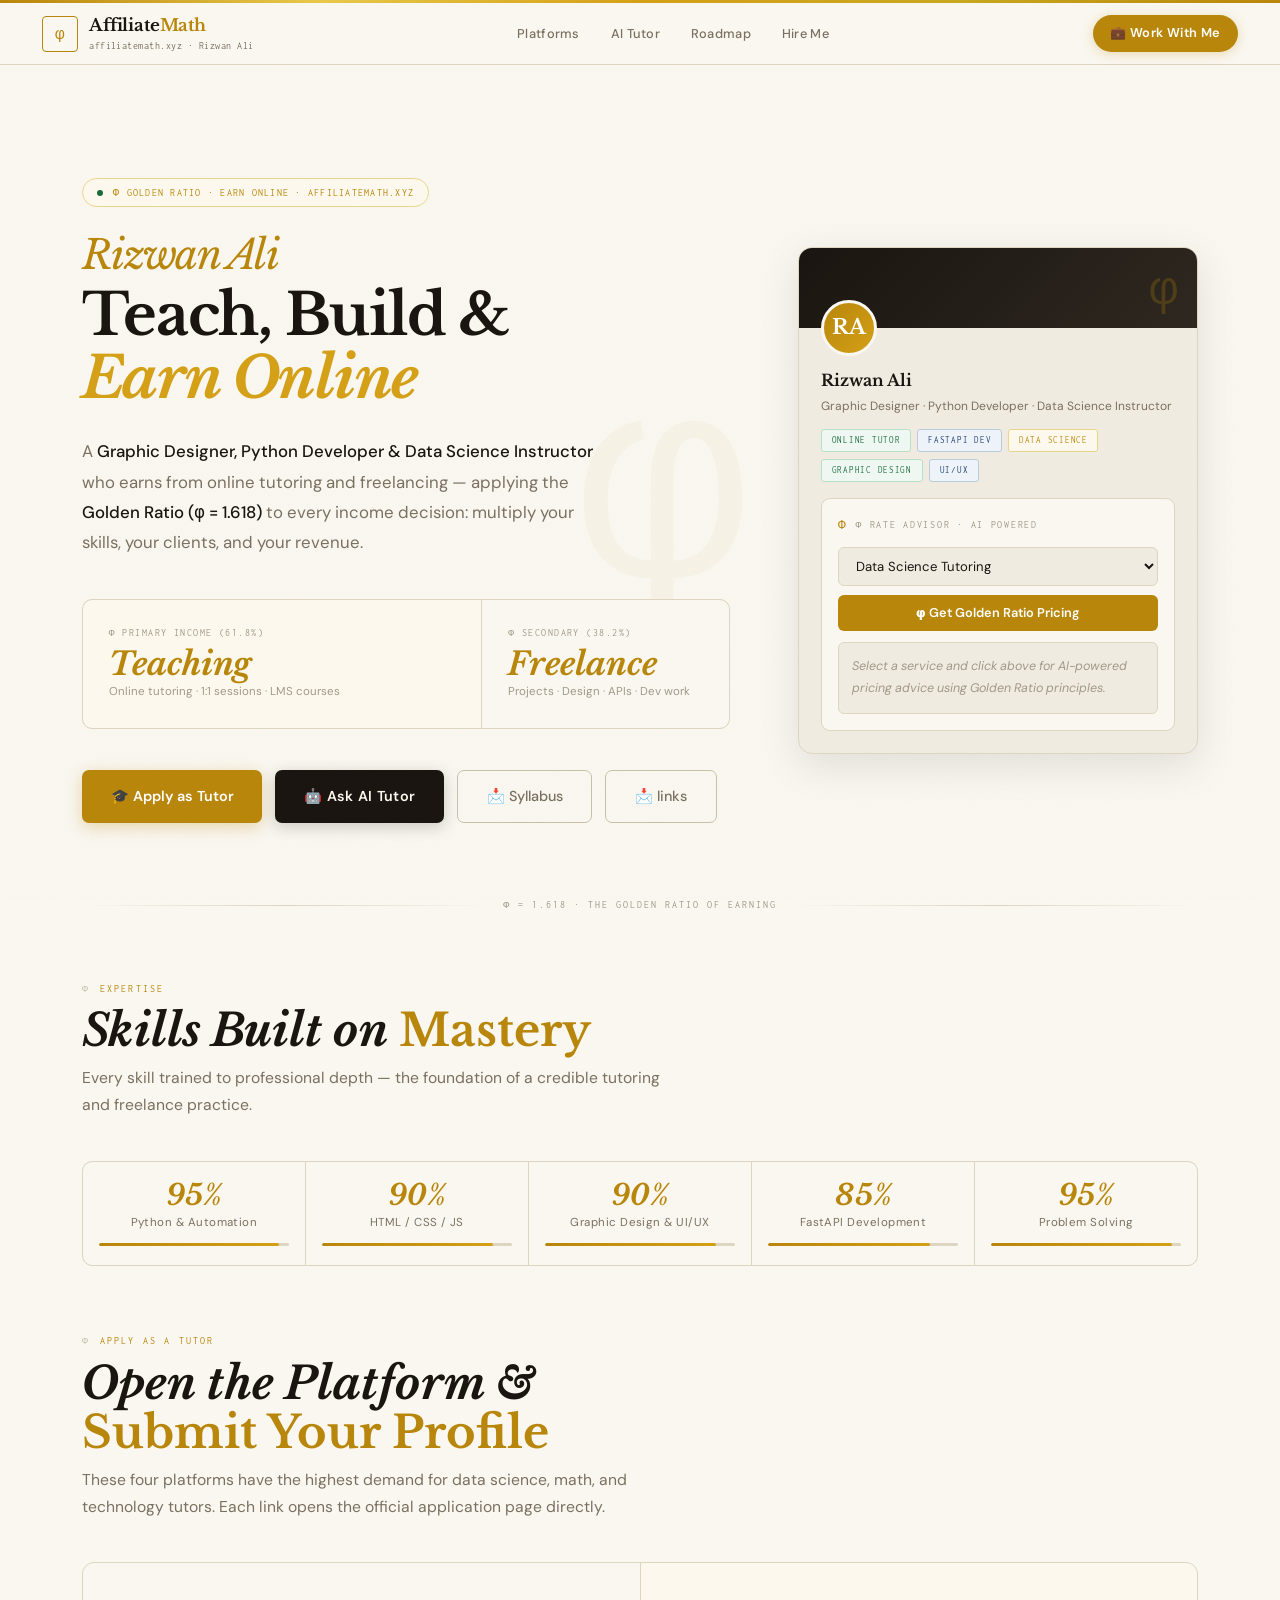
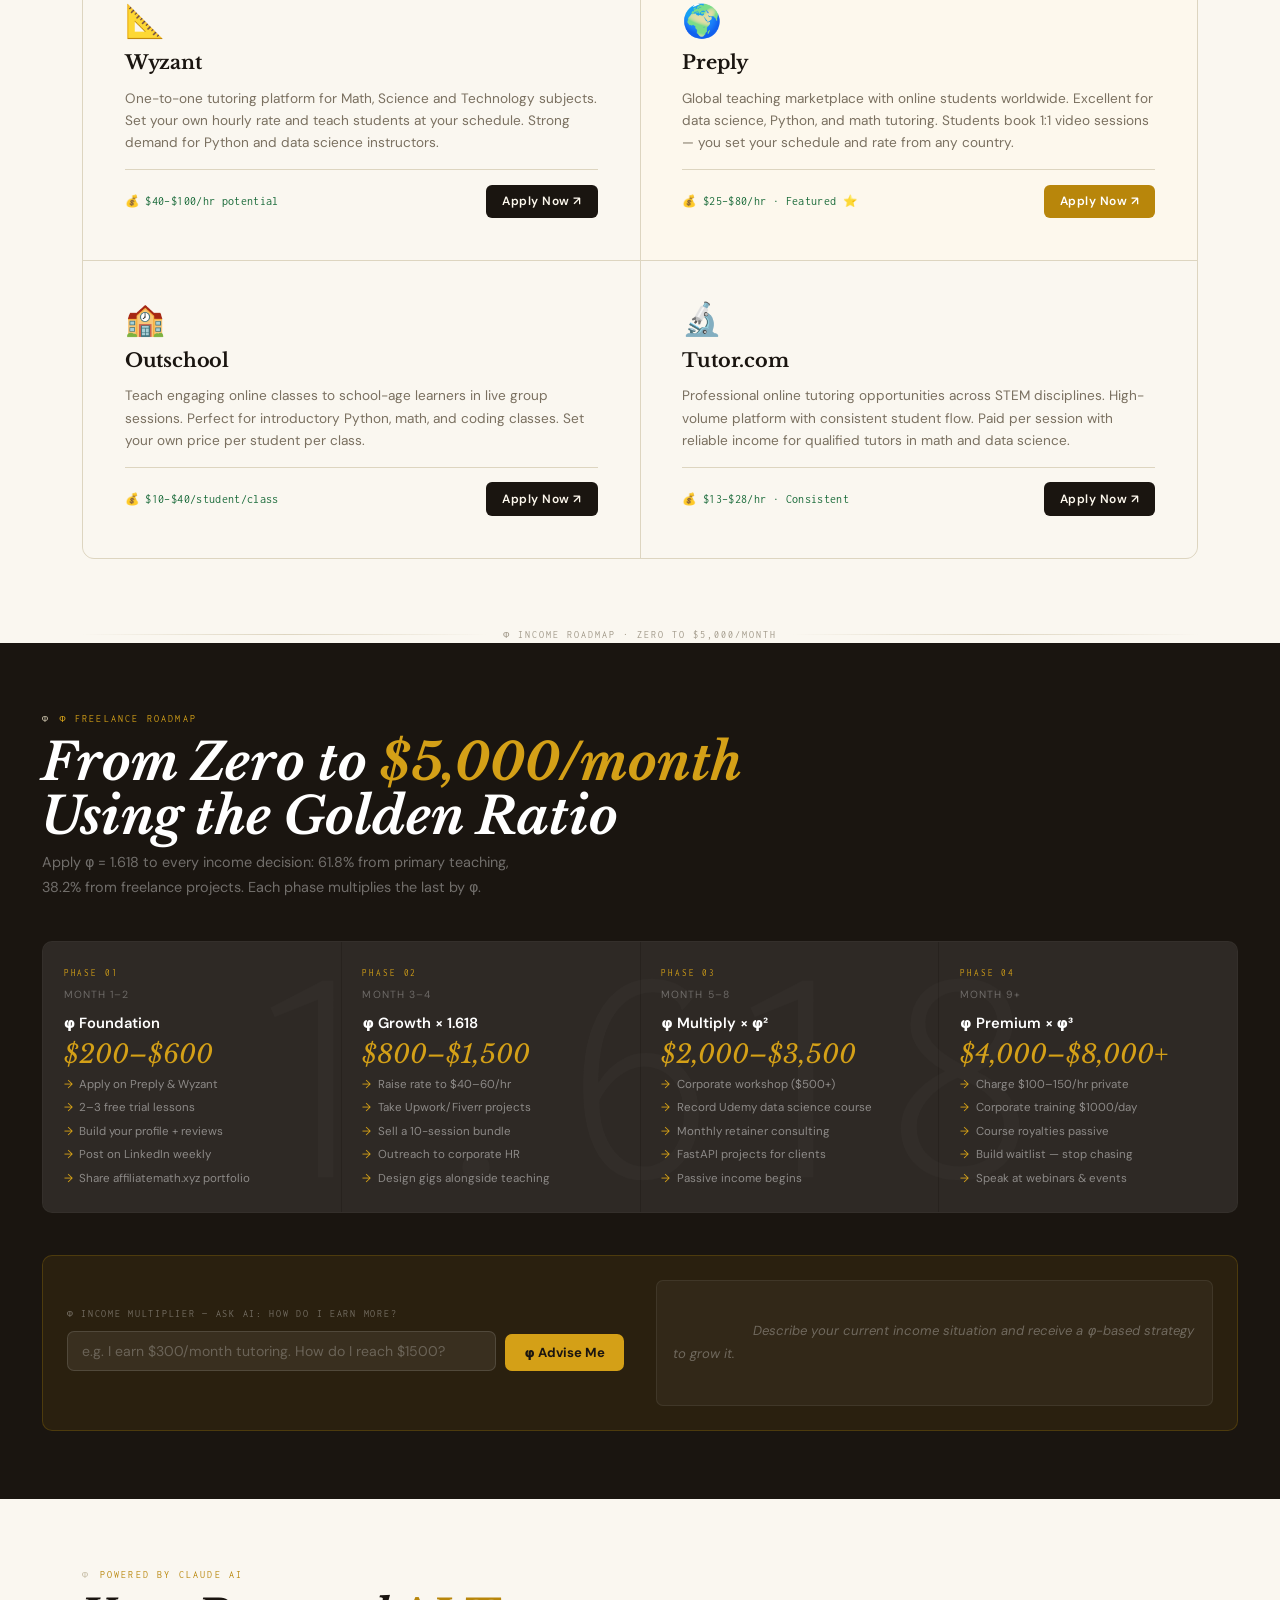
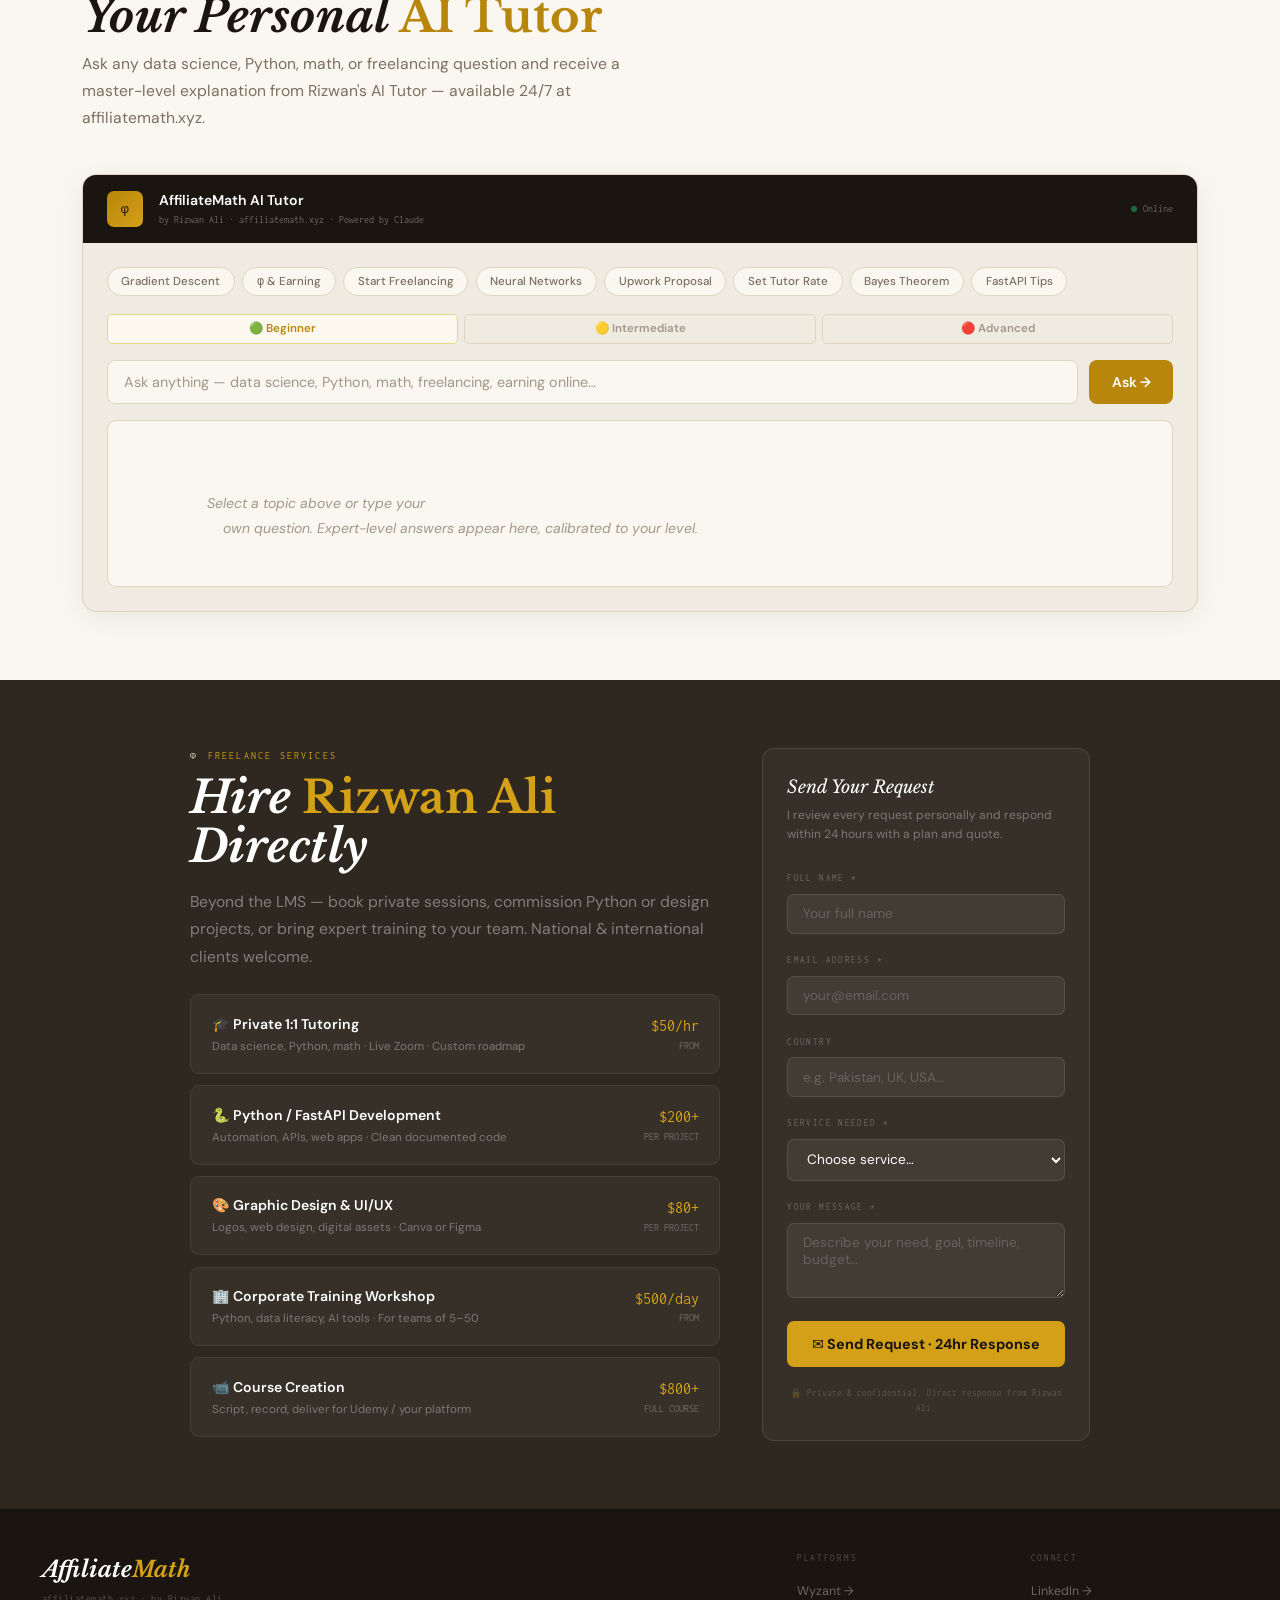
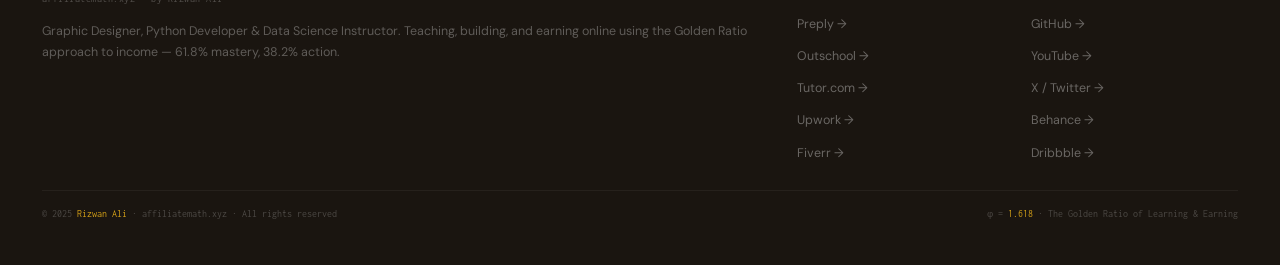
==== pages/gold.html @ 42ea0705 "Updated landing page" ====
<!DOCTYPE html>
<html lang="en">

<head>
    <meta charset="UTF-8">
    <meta name="viewport" content="width=device-width, initial-scale=1.0">
    <title>AffiliateMath.xyz · Rizwan Ali — Earn With Knowledge</title>
    <link rel="preconnect" href="https://fonts.googleapis.com">
    <link
        href="https://fonts.googleapis.com/css2?family=Libre+Baskerville:ital,wght@0,400;0,700;1,400&family=DM+Sans:ital,wght@0,300;0,400;0,500;0,600;1,300&family=Inconsolata:wght@300;400;500&display=swap"
        rel="stylesheet">
    <style>
        /* ═══════════════════════════════════════════════
   GOLDEN RATIO SYSTEM  φ = 1.618
   Base unit: 1rem = 16px
   φ scale: 10 · 16 · 26 · 42 · 68 · 110 · 178px
   Columns: 61.8% / 38.2%  (golden split)
   ═══════════════════════════════════════════════ */

        :root {
            --φ: 1.618;
            --gold: #b8860b;
            --gold-light: #d4a017;
            --gold-pale: #fdf8ed;
            --gold-rim: #e8d58a;
            --ink: #1a1510;
            --ink2: #2e2820;
            --parchment: #faf7f0;
            --aged: #f0ebe0;
            --border: #ddd5c0;
            --border2: #c8bfa8;
            --muted: #7a7060;
            --soft: #a09888;
            --green: #1a6b3a;
            --green-pale: #eef7f2;
            --blue: #1a3d6b;
            --blue-pale: #eef3fa;
            --red: #8b1a1a;
            --red-pale: #faeaea;

            --display: 'Libre Baskerville', Georgia, serif;
            --sans: 'DM Sans', system-ui, sans-serif;
            --mono: 'Inconsolata', monospace;

            /* Golden ratio spacing */
            --sp1: 0.618rem;
            --sp2: 1rem;
            --sp3: 1.618rem;
            --sp4: 2.618rem;
            --sp5: 4.236rem;
            --sp6: 6.854rem;
        }

        * {
            margin: 0;
            padding: 0;
            box-sizing: border-box;
        }

        html {
            scroll-behavior: smooth;
            font-size: 16px;
        }

        body {
            background: var(--parchment);
            font-family: var(--sans);
            color: var(--ink);
            overflow-x: hidden;
            line-height: 1.618;
            /* φ */
        }

        /* ── PARCHMENT TEXTURE ── */
        body::before {
            content: '';
            position: fixed;
            inset: 0;
            background-image: url("data:image/svg+xml,%3Csvg xmlns='http://www.w3.org/2000/svg' width='200' height='200'%3E%3Cfilter id='n'%3E%3CfeTurbulence type='fractalNoise' baseFrequency='0.9' numOctaves='4'/%3E%3C/filter%3E%3Crect width='200' height='200' filter='url(%23n)' opacity='0.022'/%3E%3C/svg%3E");
            pointer-events: none;
            z-index: 0;
        }

        /* ══════════════════════════
   TOP GOLDEN RULE RIBBON
══════════════════════════ */
        .top-ribbon {
            position: fixed;
            top: 0;
            left: 0;
            right: 0;
            z-index: 100;
            height: 3px;
            background: linear-gradient(90deg, var(--gold), #e8c84a, var(--gold-light), #c8a820, var(--gold));
        }

        /* ══════════════════════════
   NAV
══════════════════════════ */
        nav {
            position: sticky;
            top: 3px;
            z-index: 90;
            background: rgba(250, 247, 240, 0.96);
            backdrop-filter: blur(12px);
            border-bottom: 1px solid var(--border);
            padding: 0 var(--sp4);
            height: 62px;
            display: flex;
            align-items: center;
            justify-content: space-between;
        }

        .nav-logo {
            display: flex;
            align-items: center;
            gap: 0.7rem;
            text-decoration: none;
        }

        .logo-φ {
            width: 36px;
            height: 36px;
            border: 1.5px solid var(--gold);
            border-radius: 4px;
            display: flex;
            align-items: center;
            justify-content: center;
            font-family: var(--mono);
            font-size: 1rem;
            color: var(--gold);
            font-weight: 400;
        }

        .logo-wordmark {
            font-family: var(--display);
            font-size: 1.05rem;
            font-weight: 700;
            color: var(--ink);
            letter-spacing: -0.01em;
        }

        .logo-wordmark span {
            color: var(--gold);
        }

        .logo-sub {
            font-family: var(--mono);
            font-size: 0.6rem;
            color: var(--muted);
            display: block;
            letter-spacing: 0.05em;
        }

        .nav-pills {
            display: flex;
            gap: 0.25rem;
            list-style: none;
        }

        .nav-pills a {
            font-size: 0.8rem;
            font-weight: 500;
            color: var(--muted);
            text-decoration: none;
            padding: 0.38rem 0.85rem;
            border-radius: 100px;
            transition: all 0.18s;
            letter-spacing: 0.02em;
        }

        .nav-pills a:hover {
            color: var(--ink);
            background: var(--aged);
        }

        .nav-cta {
            display: inline-flex;
            align-items: center;
            gap: 0.4rem;
            background: var(--gold);
            color: #fff;
            font-family: var(--sans);
            font-size: 0.8rem;
            font-weight: 600;
            padding: 0.48rem 1.1rem;
            border-radius: 100px;
            text-decoration: none;
            border: none;
            cursor: pointer;
            transition: all 0.2s;
            letter-spacing: 0.03em;
            box-shadow: 0 2px 12px rgba(184, 134, 11, 0.28);
        }

        .nav-cta:hover {
            background: var(--gold-light);
            transform: translateY(-1px);
            box-shadow: 0 4px 18px rgba(184, 134, 11, 0.38);
        }

        /* ══════════════════════════
   HERO — Golden Rectangle
   61.8% left / 38.2% right
══════════════════════════ */
        .hero {
            position: relative;
            z-index: 1;
            max-width: 1200px;
            margin: 0 auto;
            padding: var(--sp6) var(--sp4) var(--sp5);
            display: grid;
            grid-template-columns: 61.8fr 38.2fr;
            gap: var(--sp5);
            align-items: center;
            min-height: calc(100vh - 65px);
        }

        /* Golden spiral decoration */
        .hero::after {
            content: 'φ';
            position: absolute;
            top: 50%;
            right: calc(38.2% + 2rem);
            transform: translateY(-50%);
            font-family: var(--mono);
            font-size: 18rem;
            font-weight: 300;
            color: rgba(184, 134, 11, 0.04);
            pointer-events: none;
            z-index: 0;
            line-height: 1;
        }

        .hero-left {
            position: relative;
            z-index: 1;
        }

        .eyebrow {
            display: inline-flex;
            align-items: center;
            gap: 0.6rem;
            border: 1px solid var(--gold-rim);
            background: var(--gold-pale);
            padding: 0.32rem 0.9rem;
            border-radius: 100px;
            margin-bottom: var(--sp3);
        }

        .eyebrow-dot {
            width: 6px;
            height: 6px;
            border-radius: 50%;
            background: var(--green);
            animation: blink 2.2s ease-in-out infinite;
        }

        @keyframes blink {

            0%,
            100% {
                opacity: 1;
            }

            50% {
                opacity: 0.3;
            }
        }

        .eyebrow-text {
            font-family: var(--mono);
            font-size: 0.65rem;
            font-weight: 400;
            color: var(--gold);
            letter-spacing: 0.12em;
            text-transform: uppercase;
        }

        h1.hero-title {
            font-family: var(--display);
            font-size: clamp(2.8rem, 4.5vw, 4.5rem);
            font-weight: 700;
            line-height: 1.1;
            letter-spacing: -0.025em;
            color: var(--ink);
            margin-bottom: var(--sp3);
        }

        h1.hero-title .name {
            display: block;
            font-style: italic;
            font-weight: 400;
            color: var(--gold);
            margin-bottom: 0.15em;
            font-size: 0.7em;
        }

        h1.hero-title .headline {
            display: block;
        }

        h1.hero-title em {
            font-style: italic;
            color: var(--gold-light);
        }

        .hero-desc {
            font-size: 1.05rem;
            font-weight: 400;
            color: var(--muted);
            line-height: 1.8;
            max-width: 520px;
            margin-bottom: var(--sp4);
        }

        .hero-desc strong {
            color: var(--ink);
            font-weight: 500;
        }

        /* φ-ratio income display */
        .phi-income {
            display: grid;
            grid-template-columns: 61.8fr 38.2fr;
            gap: 1px;
            background: var(--border);
            border: 1px solid var(--border);
            border-radius: 10px;
            overflow: hidden;
            margin-bottom: var(--sp4);
        }

        .phi-income-cell {
            background: var(--parchment);
            padding: var(--sp3);
        }

        .phi-income-cell.accent {
            background: var(--gold-pale);
        }

        .pic-label {
            font-family: var(--mono);
            font-size: 0.6rem;
            font-weight: 400;
            letter-spacing: 0.15em;
            text-transform: uppercase;
            color: var(--soft);
            margin-bottom: 0.4rem;
        }

        .pic-val {
            font-family: var(--display);
            font-size: 2rem;
            font-weight: 700;
            font-style: italic;
            color: var(--gold);
            line-height: 1;
            margin-bottom: 0.2rem;
        }

        .pic-note {
            font-size: 0.72rem;
            color: var(--soft);
        }

        .hero-actions {
            display: flex;
            gap: 0.8rem;
            flex-wrap: wrap;
        }

        .btn-primary {
            display: inline-flex;
            align-items: center;
            gap: 0.5rem;
            background: var(--ink);
            color: var(--gold-pale);
            font-family: var(--sans);
            font-size: 0.9rem;
            font-weight: 600;
            padding: 0.85rem 1.8rem;
            border-radius: 7px;
            text-decoration: none;
            border: none;
            cursor: pointer;
            transition: all 0.2s;
            letter-spacing: 0.02em;
            box-shadow: 0 4px 16px rgba(26, 21, 16, 0.2);
        }

        .btn-primary:hover {
            background: var(--ink2);
            transform: translateY(-2px);
            box-shadow: 0 8px 24px rgba(26, 21, 16, 0.28);
        }

        .btn-gold {
            display: inline-flex;
            align-items: center;
            gap: 0.5rem;
            background: var(--gold);
            color: #fff;
            font-family: var(--sans);
            font-size: 0.9rem;
            font-weight: 600;
            padding: 0.85rem 1.8rem;
            border-radius: 7px;
            text-decoration: none;
            border: none;
            cursor: pointer;
            transition: all 0.2s;
            box-shadow: 0 4px 16px rgba(184, 134, 11, 0.3);
        }

        .btn-gold:hover {
            background: var(--gold-light);
            transform: translateY(-2px);
        }

        .btn-outline {
            display: inline-flex;
            align-items: center;
            gap: 0.5rem;
            background: transparent;
            color: var(--muted);
            border: 1px solid var(--border2);
            font-family: var(--sans);
            font-size: 0.9rem;
            font-weight: 500;
            padding: 0.85rem 1.8rem;
            border-radius: 7px;
            text-decoration: none;
            cursor: pointer;
            transition: all 0.2s;
        }

        .btn-outline:hover {
            border-color: var(--ink);
            color: var(--ink);
        }

        /* ── HERO RIGHT: Profile + AI Calc ── */
        .hero-right {
            position: relative;
            z-index: 1;
        }

        .profile-card {
            background: var(--aged);
            border: 1px solid var(--border);
            border-radius: 14px;
            overflow: hidden;
            box-shadow: 0 12px 40px rgba(0, 0, 0, 0.1);
        }

        .profile-banner {
            height: 80px;
            background: linear-gradient(135deg, #1a1510, #2e2820);
            display: flex;
            align-items: center;
            justify-content: flex-end;
            padding: 0 1.2rem;
        }

        .profile-banner-φ {
            font-family: var(--mono);
            font-size: 3rem;
            color: rgba(184, 134, 11, 0.25);
            font-weight: 300;
            line-height: 1;
        }

        .profile-body {
            padding: 0 1.4rem 1.4rem;
        }

        .profile-avatar-wrap {
            margin-top: -28px;
            margin-bottom: 0.8rem;
        }

        .profile-avatar {
            width: 56px;
            height: 56px;
            border-radius: 50%;
            border: 3px solid var(--parchment);
            background: linear-gradient(135deg, var(--gold), var(--gold-light));
            display: flex;
            align-items: center;
            justify-content: center;
            font-family: var(--display);
            font-size: 1.3rem;
            font-weight: 700;
            color: #fff;
        }

        .profile-name {
            font-family: var(--display);
            font-size: 1rem;
            font-weight: 700;
            color: var(--ink);
            margin-bottom: 0.15rem;
        }

        .profile-title {
            font-size: 0.75rem;
            color: var(--muted);
            margin-bottom: 0.8rem;
        }

        .profile-badges {
            display: flex;
            flex-wrap: wrap;
            gap: 0.4rem;
            margin-bottom: 1rem;
        }

        .pbadge {
            font-family: var(--mono);
            font-size: 0.58rem;
            font-weight: 400;
            letter-spacing: 0.08em;
            text-transform: uppercase;
            padding: 0.2rem 0.6rem;
            border-radius: 3px;
        }

        .pbadge.g {
            background: var(--green-pale);
            color: var(--green);
            border: 1px solid #b8dfc8;
        }

        .pbadge.b {
            background: var(--blue-pale);
            color: var(--blue);
            border: 1px solid #b8ccdc;
        }

        .pbadge.a {
            background: var(--gold-pale);
            color: var(--gold);
            border: 1px solid var(--gold-rim);
        }

        /* AI Income Calc inside card */
        .ai-calc {
            background: var(--parchment);
            border: 1px solid var(--border);
            border-radius: 9px;
            padding: 1rem;
        }

        .ac-label {
            font-family: var(--mono);
            font-size: 0.6rem;
            font-weight: 400;
            letter-spacing: 0.18em;
            text-transform: uppercase;
            color: var(--soft);
            margin-bottom: 0.7rem;
            display: flex;
            align-items: center;
            gap: 0.5rem;
        }

        .ac-label::before {
            content: 'φ';
            color: var(--gold);
            font-size: 0.8rem;
        }

        .ac-select {
            width: 100%;
            background: var(--aged);
            border: 1px solid var(--border);
            border-radius: 6px;
            padding: 0.55rem 0.8rem;
            color: var(--ink);
            font-family: var(--sans);
            font-size: 0.82rem;
            outline: none;
            cursor: pointer;
            margin-bottom: 0.6rem;
            transition: border-color 0.18s;
        }

        .ac-select:focus {
            border-color: var(--gold);
        }

        .ac-select option {
            background: var(--parchment);
        }

        .ac-btn {
            width: 100%;
            background: var(--gold);
            border: none;
            border-radius: 6px;
            padding: 0.58rem;
            color: #fff;
            font-family: var(--sans);
            font-size: 0.8rem;
            font-weight: 600;
            cursor: pointer;
            transition: all 0.18s;
            margin-bottom: 0.7rem;
        }

        .ac-btn:hover {
            background: var(--gold-light);
        }

        .ac-btn:disabled {
            opacity: 0.45;
            cursor: not-allowed;
        }

        .ac-output {
            background: var(--aged);
            border: 1px solid var(--border);
            border-radius: 6px;
            padding: 0.8rem;
            font-size: 0.78rem;
            line-height: 1.75;
            color: var(--ink2);
            min-height: 72px;
            font-family: var(--sans);
        }

        .ac-thinking {
            display: none;
            align-items: center;
            gap: 5px;
            color: var(--soft);
            font-family: var(--mono);
            font-size: 0.65rem;
        }

        .ac-thinking.on {
            display: flex;
        }

        .td {
            width: 4px;
            height: 4px;
            border-radius: 50%;
            background: var(--gold);
            animation: tdb 1.1s infinite;
        }

        .td:nth-child(2) {
            animation-delay: 0.18s;
        }

        .td:nth-child(3) {
            animation-delay: 0.36s;
        }

        @keyframes tdb {

            0%,
            100% {
                opacity: 0.2;
            }

            50% {
                opacity: 1;
            }
        }

        /* ══════════════════════════
   GOLDEN RATIO DIVIDER
══════════════════════════ */
        .φ-divider {
            max-width: 1200px;
            margin: 0 auto;
            padding: 0 var(--sp4);
            display: flex;
            align-items: center;
            gap: 1rem;
            color: var(--soft);
        }

        .φ-divider::before,
        .φ-divider::after {
            content: '';
            flex: 1;
            height: 1px;
            background: linear-gradient(90deg, transparent, var(--border), transparent);
        }

        .φ-glyph {
            font-family: var(--mono);
            font-size: 0.62rem;
            letter-spacing: 0.2em;
            text-transform: uppercase;
            white-space: nowrap;
        }

        /* ══════════════════════════
   SECTION WRAPPER
══════════════════════════ */
        .section {
            max-width: 1200px;
            margin: 0 auto;
            padding: var(--sp5) var(--sp4);
            position: relative;
            z-index: 1;
        }

        .stag {
            font-family: var(--mono);
            font-size: 0.62rem;
            font-weight: 400;
            letter-spacing: 0.22em;
            text-transform: uppercase;
            color: var(--gold);
            margin-bottom: 0.6rem;
            display: flex;
            align-items: center;
            gap: 0.6rem;
        }

        .stag::before {
            content: 'φ';
            color: var(--border2);
        }

        h2.sh {
            font-family: var(--display);
            font-size: clamp(1.9rem, 3.5vw, 3rem);
            font-weight: 700;
            font-style: italic;
            line-height: 1.1;
            color: var(--ink);
            margin-bottom: 0.5rem;
        }

        h2.sh em {
            font-style: normal;
            color: var(--gold);
        }

        .sd {
            font-size: 0.98rem;
            color: var(--muted);
            line-height: 1.75;
            max-width: 580px;
            margin-bottom: var(--sp4);
        }

        /* ══════════════════════════
   PLATFORMS — 4 cards
   Using φ proportions
══════════════════════════ */
        .platforms-grid {
            display: grid;
            grid-template-columns: repeat(2, 1fr);
            gap: 1px;
            background: var(--border);
            border: 1px solid var(--border);
            border-radius: 12px;
            overflow: hidden;
        }

        .platform-card {
            background: var(--parchment);
            padding: var(--sp4);
            transition: all 0.22s;
            display: flex;
            flex-direction: column;
            gap: 0.6rem;
        }

        .platform-card:hover {
            background: var(--gold-pale);
        }

        .pc-icon {
            font-size: 2rem;
            line-height: 1;
        }

        .pc-name {
            font-family: var(--display);
            font-size: 1.2rem;
            font-weight: 700;
            color: var(--ink);
            letter-spacing: -0.01em;
        }

        .pc-desc {
            font-size: 0.85rem;
            color: var(--muted);
            line-height: 1.65;
            flex: 1;
        }

        .pc-meta {
            display: flex;
            align-items: center;
            justify-content: space-between;
            flex-wrap: wrap;
            gap: 0.5rem;
            border-top: 1px solid var(--border);
            padding-top: 0.9rem;
            margin-top: 0.3rem;
        }

        .pc-earn {
            font-family: var(--mono);
            font-size: 0.72rem;
            color: var(--green);
            font-weight: 400;
            letter-spacing: 0.03em;
        }

        .apply-btn {
            display: inline-flex;
            align-items: center;
            gap: 0.35rem;
            background: var(--ink);
            color: var(--gold-pale);
            font-family: var(--sans);
            font-size: 0.75rem;
            font-weight: 600;
            padding: 0.45rem 1rem;
            border-radius: 6px;
            text-decoration: none;
            transition: all 0.18s;
            letter-spacing: 0.04em;
        }

        .apply-btn:hover {
            background: var(--gold);
            color: #fff;
        }

        /* Preply featured */
        .platform-card.featured {
            background: var(--gold-pale);
            border-right: none;
        }

        .platform-card.featured .apply-btn {
            background: var(--gold);
            color: #fff;
        }

        .platform-card.featured .apply-btn:hover {
            background: var(--gold-light);
        }

        /* ══════════════════════════
   GOLDEN RATIO INCOME ROAD
══════════════════════════ */
        .income-road {
            background: var(--ink);
            padding: var(--sp5) var(--sp4);
            position: relative;
            z-index: 1;
            overflow: hidden;
        }

        .income-road::before {
            content: '1.618';
            position: absolute;
            top: 50%;
            left: 50%;
            transform: translate(-50%, -50%);
            font-family: var(--mono);
            font-size: 20rem;
            font-weight: 300;
            color: rgba(255, 255, 255, 0.02);
            pointer-events: none;
            white-space: nowrap;
        }

        .ir-inner {
            max-width: 1200px;
            margin: 0 auto;
        }

        .ir-title {
            font-family: var(--display);
            font-style: italic;
            font-size: clamp(2rem, 4vw, 3.5rem);
            font-weight: 700;
            color: #fff;
            margin-bottom: 0.4rem;
            line-height: 1.05;
        }

        .ir-title span {
            color: var(--gold-light);
        }

        .ir-sub {
            font-size: 0.9rem;
            color: rgba(255, 255, 255, 0.38);
            line-height: 1.7;
            max-width: 500px;
            margin-bottom: var(--sp4);
        }

        .road-grid {
            display: grid;
            /* 61.8% | 38.2% split per golden ratio, then subdivide */
            grid-template-columns: repeat(4, 1fr);
            gap: 1px;
            background: rgba(255, 255, 255, 0.06);
            border: 1px solid rgba(255, 255, 255, 0.06);
            border-radius: 10px;
            overflow: hidden;
            margin-bottom: var(--sp4);
        }

        .road-phase {
            background: rgba(255, 255, 255, 0.03);
            padding: 1.5rem 1.3rem;
        }

        .rp-num {
            font-family: var(--mono);
            font-size: 0.58rem;
            letter-spacing: 0.2em;
            text-transform: uppercase;
            color: var(--gold-light);
            margin-bottom: 0.4rem;
        }

        .rp-period {
            font-size: 0.65rem;
            color: rgba(255, 255, 255, 0.3);
            text-transform: uppercase;
            letter-spacing: 0.1em;
            margin-bottom: 0.5rem;
        }

        .rp-title {
            font-size: 0.92rem;
            font-weight: 600;
            color: #fff;
            margin-bottom: 0.4rem;
        }

        .rp-income {
            font-family: var(--display);
            font-size: 1.6rem;
            font-style: italic;
            color: var(--gold-light);
            margin-bottom: 0.5rem;
            line-height: 1;
        }

        .rp-list {
            list-style: none;
            display: flex;
            flex-direction: column;
            gap: 0.3rem;
        }

        .rp-list li {
            font-size: 0.72rem;
            color: rgba(255, 255, 255, 0.45);
            display: flex;
            gap: 0.4rem;
        }

        .rp-list li::before {
            content: '→';
            color: var(--gold-light);
            flex-shrink: 0;
        }

        /* φ calculator row */
        .phi-calc-row {
            background: rgba(184, 134, 11, 0.1);
            border: 1px solid rgba(184, 134, 11, 0.25);
            border-radius: 10px;
            padding: 1.5rem;
            display: grid;
            grid-template-columns: 1fr 1fr;
            gap: 2rem;
            align-items: center;
        }

        .pcr-label {
            font-family: var(--mono);
            font-size: 0.6rem;
            letter-spacing: 0.18em;
            text-transform: uppercase;
            color: rgba(255, 255, 255, 0.35);
            margin-bottom: 0.5rem;
        }

        .pcr-input-row {
            display: flex;
            gap: 0.6rem;
            align-items: flex-end;
        }

        .pcr-input {
            flex: 1;
            background: rgba(255, 255, 255, 0.07);
            border: 1px solid rgba(255, 255, 255, 0.12);
            border-radius: 7px;
            padding: 0.65rem 0.9rem;
            color: #fff;
            font-family: var(--sans);
            font-size: 0.88rem;
            outline: none;
            transition: border-color 0.2s;
        }

        .pcr-input:focus {
            border-color: var(--gold-light);
        }

        .pcr-input::placeholder {
            color: rgba(255, 255, 255, 0.25);
        }

        .pcr-btn {
            background: var(--gold-light);
            border: none;
            border-radius: 7px;
            padding: 0.65rem 1.2rem;
            color: #1a1510;
            font-family: var(--sans);
            font-size: 0.82rem;
            font-weight: 700;
            cursor: pointer;
            transition: all 0.18s;
            white-space: nowrap;
        }

        .pcr-btn:hover {
            background: #e8d050;
        }

        .pcr-btn:disabled {
            opacity: 0.4;
            cursor: not-allowed;
        }

        .pcr-output {
            background: rgba(255, 255, 255, 0.04);
            border: 1px solid rgba(255, 255, 255, 0.07);
            border-radius: 7px;
            padding: 1rem;
            font-size: 0.82rem;
            line-height: 1.75;
            color: rgba(255, 255, 255, 0.7);
            min-height: 80px;
            white-space: pre-wrap;
        }

        .pcr-thinking {
            display: none;
            align-items: center;
            gap: 5px;
            color: rgba(255, 255, 255, 0.3);
            font-family: var(--mono);
            font-size: 0.65rem;
        }

        .pcr-thinking.on {
            display: flex;
        }

        /* ══════════════════════════
   AI TUTOR
══════════════════════════ */
        .tutor-wrap {
            background: var(--aged);
            border: 1px solid var(--border);
            border-radius: 14px;
            overflow: hidden;
            box-shadow: 0 6px 32px rgba(0, 0, 0, 0.07);
        }

        .tutor-bar {
            background: var(--ink);
            padding: 0.9rem 1.5rem;
            display: flex;
            align-items: center;
            gap: 1rem;
        }

        .tutor-icon {
            width: 36px;
            height: 36px;
            border-radius: 7px;
            background: linear-gradient(135deg, var(--gold), var(--gold-light));
            display: flex;
            align-items: center;
            justify-content: center;
            font-family: var(--mono);
            font-size: 0.85rem;
            color: var(--ink);
        }

        .tutor-name {
            font-weight: 600;
            color: #fff;
            font-size: 0.88rem;
        }

        .tutor-sub {
            font-family: var(--mono);
            font-size: 0.6rem;
            color: rgba(255, 255, 255, 0.35);
            margin-top: 1px;
        }

        .tutor-status {
            margin-left: auto;
            display: flex;
            align-items: center;
            gap: 0.4rem;
            font-family: var(--mono);
            font-size: 0.62rem;
            color: rgba(255, 255, 255, 0.35);
        }

        .tutor-status::before {
            content: '';
            width: 6px;
            height: 6px;
            border-radius: 50%;
            background: var(--green);
            animation: blink 2s infinite;
        }

        .tutor-body {
            padding: 1.5rem;
        }

        .chips {
            display: flex;
            flex-wrap: wrap;
            gap: 0.45rem;
            margin-bottom: 1.1rem;
        }

        .chip {
            font-family: var(--sans);
            font-size: 0.72rem;
            font-weight: 500;
            background: var(--parchment);
            border: 1px solid var(--border);
            border-radius: 100px;
            padding: 0.38rem 0.85rem;
            color: var(--muted);
            cursor: pointer;
            transition: all 0.18s;
        }

        .chip:hover {
            border-color: var(--gold);
            color: var(--gold);
            background: var(--gold-pale);
        }

        .level-row {
            display: flex;
            gap: 0.4rem;
            margin-bottom: 1rem;
        }

        .lbtn {
            flex: 1;
            background: transparent;
            border: 1px solid var(--border);
            border-radius: 5px;
            padding: 0.42rem;
            font-family: var(--sans);
            font-size: 0.72rem;
            font-weight: 600;
            color: var(--soft);
            cursor: pointer;
            transition: all 0.18s;
            text-align: center;
        }

        .lbtn.on,
        .lbtn:hover {
            background: var(--gold-pale);
            border-color: var(--gold-rim);
            color: var(--gold);
        }

        .tutor-input-row {
            display: flex;
            gap: 0.7rem;
            margin-bottom: 1rem;
        }

        .tutor-input {
            flex: 1;
            background: var(--parchment);
            border: 1.5px solid var(--border);
            border-radius: 8px;
            padding: 0.75rem 1rem;
            color: var(--ink);
            font-family: var(--sans);
            font-size: 0.9rem;
            outline: none;
            transition: border-color 0.2s;
        }

        .tutor-input:focus {
            border-color: var(--gold);
        }

        .tutor-input::placeholder {
            color: var(--soft);
        }

        .tutor-send {
            background: var(--gold);
            border: none;
            border-radius: 8px;
            padding: 0.75rem 1.4rem;
            color: #fff;
            font-family: var(--sans);
            font-size: 0.88rem;
            font-weight: 600;
            cursor: pointer;
            transition: all 0.18s;
            white-space: nowrap;
        }

        .tutor-send:hover {
            background: var(--gold-light);
        }

        .tutor-send:disabled {
            opacity: 0.4;
            cursor: not-allowed;
        }

        .tutor-output {
            background: var(--parchment);
            border: 1.5px solid var(--border);
            border-radius: 9px;
            padding: 1.2rem;
            min-height: 130px;
            font-size: 0.88rem;
            line-height: 1.8;
            color: var(--ink2);
            white-space: pre-wrap;
        }

        /* ══════════════════════════
   ENROLL SECTION
══════════════════════════ */
        .enroll-section {
            background: var(--ink2);
            padding: var(--sp5) var(--sp4);
            position: relative;
            z-index: 1;
        }

        .enroll-inner {
            max-width: 900px;
            margin: 0 auto;
            display: grid;
            grid-template-columns: 61.8fr 38.2fr;
            gap: var(--sp4);
            align-items: start;
        }

        /* Services list */
        .services-list {
            display: flex;
            flex-direction: column;
            gap: 0.7rem;
        }

        .service-row {
            background: rgba(255, 255, 255, 0.04);
            border: 1px solid rgba(255, 255, 255, 0.07);
            border-radius: 9px;
            padding: 1.1rem 1.3rem;
            display: flex;
            align-items: center;
            justify-content: space-between;
            gap: 1rem;
            transition: all 0.2s;
        }

        .service-row:hover {
            background: rgba(255, 255, 255, 0.07);
            transform: translateX(4px);
        }

        .sr-name {
            font-size: 0.88rem;
            font-weight: 600;
            color: #fff;
            margin-bottom: 0.15rem;
        }

        .sr-desc {
            font-size: 0.72rem;
            color: rgba(255, 255, 255, 0.35);
            line-height: 1.5;
        }

        .sr-price {
            font-family: var(--mono);
            font-size: 1rem;
            color: var(--gold-light);
            white-space: nowrap;
            text-align: right;
        }

        .sr-unit {
            font-size: 0.6rem;
            color: rgba(255, 255, 255, 0.3);
            display: block;
        }

        /* Hire form */
        .hire-box {
            background: rgba(255, 255, 255, 0.04);
            border: 1px solid rgba(255, 255, 255, 0.1);
            border-radius: 12px;
            padding: 1.5rem;
        }

        .hb-title {
            font-family: var(--display);
            font-style: italic;
            font-size: 1.1rem;
            color: #fff;
            margin-bottom: 0.3rem;
        }

        .hb-sub {
            font-size: 0.75rem;
            color: rgba(255, 255, 255, 0.35);
            margin-bottom: 1.2rem;
            line-height: 1.6;
        }

        .fg {
            display: flex;
            flex-direction: column;
            gap: 0.7rem;
        }

        .fg label {
            font-family: var(--mono);
            font-size: 0.58rem;
            letter-spacing: 0.15em;
            text-transform: uppercase;
            color: rgba(255, 255, 255, 0.3);
        }

        .fg input,
        .fg select,
        .fg textarea {
            width: 100%;
            background: rgba(255, 255, 255, 0.06);
            border: 1px solid rgba(255, 255, 255, 0.1);
            border-radius: 7px;
            padding: 0.65rem 0.9rem;
            color: #fff;
            font-family: var(--sans);
            font-size: 0.85rem;
            outline: none;
            transition: border-color 0.2s;
            margin-top: 0.3rem;
        }

        .fg input:focus,
        .fg select:focus,
        .fg textarea:focus {
            border-color: var(--gold-light);
        }

        .fg input::placeholder,
        .fg textarea::placeholder {
            color: rgba(255, 255, 255, 0.2);
        }

        .fg select option {
            background: #1a1510;
        }

        .fg textarea {
            resize: vertical;
            min-height: 75px;
        }

        .fg-submit {
            width: 100%;
            background: var(--gold-light);
            border: none;
            border-radius: 7px;
            padding: 0.85rem;
            color: #1a1510;
            font-family: var(--sans);
            font-size: 0.9rem;
            font-weight: 700;
            cursor: pointer;
            transition: all 0.2s;
            margin-top: 0.3rem;
        }

        .fg-submit:hover {
            background: #e8d050;
            transform: translateY(-2px);
        }

        .fg-note {
            font-family: var(--mono);
            font-size: 0.58rem;
            color: rgba(255, 255, 255, 0.2);
            text-align: center;
            margin-top: 0.5rem;
            line-height: 1.6;
        }

        .form-success {
            display: none;
            text-align: center;
            padding: 2rem 0;
        }

        .fs-icon {
            font-size: 2.5rem;
            margin-bottom: 0.6rem;
        }

        .fs-title {
            font-family: var(--display);
            font-style: italic;
            font-size: 1.2rem;
            color: #fff;
            margin-bottom: 0.4rem;
        }

        .fs-msg {
            font-size: 0.8rem;
            color: rgba(255, 255, 255, 0.4);
            line-height: 1.7;
        }

        /* ══════════════════════════
   SKILLS & PORTFOLIO STRIP
══════════════════════════ */
        .skills-row {
            display: grid;
            grid-template-columns: repeat(5, 1fr);
            gap: 1px;
            background: var(--border);
            border: 1px solid var(--border);
            border-radius: 10px;
            overflow: hidden;
        }

        .skill-cell {
            background: var(--parchment);
            padding: 1.2rem 1rem;
            text-align: center;
        }

        .skill-pct {
            font-family: var(--display);
            font-size: 1.8rem;
            font-style: italic;
            font-weight: 700;
            color: var(--gold);
            line-height: 1;
            margin-bottom: 0.3rem;
        }

        .skill-name {
            font-size: 0.72rem;
            color: var(--muted);
            letter-spacing: 0.04em;
        }

        .skill-bar {
            height: 3px;
            background: var(--border);
            border-radius: 2px;
            overflow: hidden;
            margin-top: 0.6rem;
        }

        .skill-fill {
            height: 100%;
            background: linear-gradient(90deg, var(--gold), var(--gold-light));
            border-radius: 2px;
        }

        /* ══════════════════════════
   FOOTER
══════════════════════════ */
        footer {
            position: relative;
            z-index: 1;
            background: var(--ink);
            border-top: 1px solid rgba(255, 255, 255, 0.05);
            padding: var(--sp4);
        }

        .footer-inner {
            max-width: 1200px;
            margin: 0 auto;
            display: grid;
            grid-template-columns: 61.8fr 38.2fr;
            gap: var(--sp4);
            align-items: start;
        }

        .footer-brand {
            font-family: var(--display);
            font-style: italic;
            font-size: 1.4rem;
            color: #fff;
            margin-bottom: 0.3rem;
            font-weight: 700;
        }

        .footer-brand span {
            color: var(--gold-light);
        }

        .footer-domain {
            font-family: var(--mono);
            font-size: 0.6rem;
            color: rgba(255, 255, 255, 0.25);
            margin-bottom: 0.8rem;
            letter-spacing: 0.05em;
        }

        .footer-desc {
            font-size: 0.78rem;
            color: rgba(255, 255, 255, 0.3);
            line-height: 1.7;
        }

        .footer-links-grid {
            display: grid;
            grid-template-columns: 1fr 1fr;
            gap: var(--sp3);
        }

        .fl-label {
            font-family: var(--mono);
            font-size: 0.58rem;
            letter-spacing: 0.18em;
            text-transform: uppercase;
            color: rgba(255, 255, 255, 0.25);
            margin-bottom: 0.7rem;
            font-weight: 400;
        }

        .fl-list {
            list-style: none;
            display: flex;
            flex-direction: column;
            gap: 0.4rem;
        }

        .fl-list a {
            font-size: 0.78rem;
            color: rgba(255, 255, 255, 0.35);
            text-decoration: none;
            transition: color 0.18s;
        }

        .fl-list a:hover {
            color: var(--gold-light);
        }

        .footer-bottom {
            max-width: 1200px;
            margin: var(--sp3) auto 0;
            border-top: 1px solid rgba(255, 255, 255, 0.05);
            padding-top: var(--sp2);
            display: flex;
            justify-content: space-between;
            align-items: center;
            flex-wrap: wrap;
            gap: 0.5rem;
        }

        .footer-bottom p {
            font-family: var(--mono);
            font-size: 0.6rem;
            color: rgba(255, 255, 255, 0.22);
        }

        .footer-bottom span {
            color: var(--gold-light);
        }

        /* ══════════════════════════
   FLOATING HIRE BUTTON
══════════════════════════ */
        .float-hire {
            position: fixed;
            bottom: 1.5rem;
            right: 1.5rem;
            z-index: 80;
            background: var(--gold);
            color: #fff;
            border: none;
            border-radius: 50px;
            padding: 0.72rem 1.3rem;
            font-family: var(--sans);
            font-size: 0.82rem;
            font-weight: 700;
            cursor: pointer;
            box-shadow: 0 6px 24px rgba(184, 134, 11, 0.4);
            transition: all 0.35s ease;
            opacity: 0;
            transform: translateY(20px);
            pointer-events: none;
            text-decoration: none;
            display: flex;
            align-items: center;
            gap: 0.4rem;
        }

        .float-hire.show {
            opacity: 1;
            transform: translateY(0);
            pointer-events: auto;
        }

        .float-hire:hover {
            background: var(--gold-light);
            transform: translateY(-3px);
        }

        /* ══════════════════════════
   FADE ANIM
══════════════════════════ */
        .fade {
            opacity: 0;
            transform: translateY(20px);
            transition: opacity 0.6s ease, transform 0.6s ease;
        }

        .fade.in {
            opacity: 1;
            transform: translateY(0);
        }

        .fade[data-d="1"] {
            transition-delay: 0.1s;
        }

        .fade[data-d="2"] {
            transition-delay: 0.2s;
        }

        .fade[data-d="3"] {
            transition-delay: 0.3s;
        }

        @media(max-width:960px) {
            .hero {
                grid-template-columns: 1fr;
                min-height: auto;
                padding: 4rem 1.5rem;
            }

            .platforms-grid {
                grid-template-columns: 1fr;
            }

            .road-grid {
                grid-template-columns: 1fr 1fr;
            }

            .enroll-inner {
                grid-template-columns: 1fr;
            }

            .skills-row {
                grid-template-columns: 1fr 1fr 1fr;
            }

            .footer-inner {
                grid-template-columns: 1fr;
            }

            .phi-calc-row {
                grid-template-columns: 1fr;
            }

            nav {
                padding: 0 1.5rem;
            }

            .nav-pills {
                display: none;
            }

            .section {
                padding: 3.5rem 1.5rem;
            }

            .income-road {
                padding: 3.5rem 1.5rem;
            }

            .enroll-section {
                padding: 3.5rem 1.5rem;
            }

            footer {
                padding: 2.5rem 1.5rem;
            }
        }

        @media(max-width:600px) {
            .road-grid {
                grid-template-columns: 1fr;
            }

            .skills-row {
                grid-template-columns: 1fr 1fr;
            }

            .phi-income {
                grid-template-columns: 1fr;
            }

            .footer-links-grid {
                grid-template-columns: 1fr;
            }
        }
    </style>
</head>

<body>

    <div class="top-ribbon"></div>

    <!-- ═══ NAV ═══ -->
    <nav>
        <a href="https://affiliatemath.xyz" target="_blank" class="nav-logo">
            <div class="logo-φ">φ</div>
            <div>
                <div class="logo-wordmark">Affiliate<span>Math</span></div>
                <div class="logo-sub">affiliatemath.xyz · Rizwan Ali</div>
            </div>
        </a>
        <ul class="nav-pills">
            <li><a href="#platforms">Platforms</a></li>
            <li><a href="#tutor">AI Tutor</a></li>
            <li><a href="#roadmap">Roadmap</a></li>
            <li><a href="#hire">Hire Me</a></li>
        </ul>
        <a href="#hire" class="nav-cta">💼 Work With Me</a>
    </nav>

    <!-- ═══ HERO ═══ -->
    <section style="position:relative;z-index:1;">
        <div class="hero">
            <div class="hero-left fade">
                <div class="eyebrow">
                    <span class="eyebrow-dot"></span>
                    <span class="eyebrow-text">φ Golden Ratio · Earn Online · affiliatemath.xyz</span>
                </div>

                <h1 class="hero-title">
                    <span class="name">Rizwan Ali</span>
                    <span class="headline">Teach, Build &<br><em>Earn Online</em></span>
                </h1>

                <p class="hero-desc">
                    A <strong>Graphic Designer, Python Developer & Data Science Instructor</strong> who earns from
                    online tutoring and freelancing — applying the <strong>Golden Ratio (φ = 1.618)</strong> to every
                    income decision: multiply your skills, your clients, and your revenue.
                </p>

                <!-- φ Income split display -->
                <div class="phi-income">
                    <div class="phi-income-cell accent">
                        <div class="pic-label">φ Primary Income (61.8%)</div>
                        <div class="pic-val">Teaching</div>
                        <div class="pic-note">Online tutoring · 1:1 sessions · LMS courses</div>
                    </div>
                    <div class="phi-income-cell">
                        <div class="pic-label">φ Secondary (38.2%)</div>
                        <div class="pic-val">Freelance</div>
                        <div class="pic-note">Projects · Design · APIs · Dev work</div>
                    </div>
                </div>

                <div class="hero-actions">
                    <a href="#platforms" class="btn-gold">🎓 Apply as Tutor</a>
                    <a href="#tutor" class="btn-primary">🤖 Ask AI Tutor</a>
                    <a href="./pages/syllabus.html" class="btn-outline">📩 Syllabus</a>
                    <a href="./pages/syll.html" class="btn-outline">📩 links</a>
                </div>
            </div>

            <!-- PROFILE + AI CALC -->
            <div class="hero-right fade" data-d="2">
                <div class="profile-card">
                    <div class="profile-banner">
                        <div class="profile-banner-φ">φ</div>
                    </div>
                    <div class="profile-body">
                        <div class="profile-avatar-wrap">
                            <div class="profile-avatar">RA</div>
                        </div>
                        <div class="profile-name">Rizwan Ali</div>
                        <div class="profile-title">Graphic Designer · Python Developer · Data Science Instructor</div>
                        <div class="profile-badges">
                            <span class="pbadge g">Online Tutor</span>
                            <span class="pbadge b">FastAPI Dev</span>
                            <span class="pbadge a">Data Science</span>
                            <span class="pbadge g">Graphic Design</span>
                            <span class="pbadge b">UI/UX</span>
                        </div>
                        <div class="ai-calc">
                            <div class="ac-label">φ Rate Advisor · AI Powered</div>
                            <select class="ac-select" id="rateService">
                                <option value="online tutoring for data science or math students">Data Science Tutoring
                                </option>
                                <option value="Python development and automation freelance project">Python Dev Project
                                </option>
                                <option value="graphic design and UI/UX freelance work">Graphic Design Gig</option>
                                <option value="FastAPI backend development freelance project">FastAPI Development
                                </option>
                                <option value="online teaching on Preply or Wyzant as a tutor">Teaching on Preply /
                                    Wyzant</option>
                                <option value="creating and selling an online data science course">Sell an Online Course
                                </option>
                            </select>
                            <button class="ac-btn" id="rateBtn" onclick="getRateAdvice()">φ Get Golden Ratio
                                Pricing</button>
                            <div class="ac-thinking" id="acThinking">
                                <span class="td"></span><span class="td"></span><span class="td"></span>
                                <span style="margin-left:5px">Calculating φ-optimised rates…</span>
                            </div>
                            <div class="ac-output" id="acOutput" style="color:var(--soft);font-style:italic;">
                                Select a service and click above for AI-powered pricing advice using Golden Ratio
                                principles.
                            </div>
                        </div>
                    </div>
                </div>
            </div>
        </div>
    </section>

    <!-- DIVIDER -->
    <div class="φ-divider fade"><span class="φ-glyph">φ = 1.618 · The Golden Ratio of Earning</span></div>

    <!-- ═══ SKILLS ═══ -->
    <section class="section fade" style="padding-bottom:0;">
        <div class="stag">Expertise</div>
        <h2 class="sh">Skills Built on <em>Mastery</em></h2>
        <div class="sd">Every skill trained to professional depth — the foundation of a credible tutoring and freelance
            practice.</div>
        <div class="skills-row">
            <div class="skill-cell">
                <div class="skill-pct">95%</div>
                <div class="skill-name">Python & Automation</div>
                <div class="skill-bar">
                    <div class="skill-fill" style="width:95%"></div>
                </div>
            </div>
            <div class="skill-cell">
                <div class="skill-pct">90%</div>
                <div class="skill-name">HTML / CSS / JS</div>
                <div class="skill-bar">
                    <div class="skill-fill" style="width:90%"></div>
                </div>
            </div>
            <div class="skill-cell">
                <div class="skill-pct">90%</div>
                <div class="skill-name">Graphic Design & UI/UX</div>
                <div class="skill-bar">
                    <div class="skill-fill" style="width:90%"></div>
                </div>
            </div>
            <div class="skill-cell">
                <div class="skill-pct">85%</div>
                <div class="skill-name">FastAPI Development</div>
                <div class="skill-bar">
                    <div class="skill-fill" style="width:85%"></div>
                </div>
            </div>
            <div class="skill-cell">
                <div class="skill-pct">95%</div>
                <div class="skill-name">Problem Solving</div>
                <div class="skill-bar">
                    <div class="skill-fill" style="width:95%"></div>
                </div>
            </div>
        </div>
    </section>

    <!-- ═══ PLATFORMS ═══ -->
    <section class="section fade" id="platforms">
        <div class="stag">Apply as a Tutor</div>
        <h2 class="sh">Open the Platform &<br><em>Submit Your Profile</em></h2>
        <p class="sd">These four platforms have the highest demand for data science, math, and technology tutors. Each
            link opens the official application page directly.</p>

        <div class="platforms-grid">

            <div class="platform-card">
                <div class="pc-icon">📐</div>
                <div class="pc-name">Wyzant</div>
                <div class="pc-desc">One-to-one tutoring platform for Math, Science and Technology subjects. Set your
                    own hourly rate and teach students at your schedule. Strong demand for Python and data science
                    instructors.</div>
                <div class="pc-meta">
                    <div class="pc-earn">💰 $40–$100/hr potential</div>
                    <a class="apply-btn" href="https://www.wyzant.com" target="_blank">Apply Now ↗</a>
                </div>
            </div>

            <div class="platform-card featured">
                <div class="pc-icon">🌍</div>
                <div class="pc-name">Preply</div>
                <div class="pc-desc">Global teaching marketplace with online students worldwide. Excellent for data
                    science, Python, and math tutoring. Students book 1:1 video sessions — you set your schedule and
                    rate from any country.</div>
                <div class="pc-meta">
                    <div class="pc-earn">💰 $25–$80/hr · Featured ⭐</div>
                    <a class="apply-btn" href="https://preply.com" target="_blank">Apply Now ↗</a>
                </div>
            </div>

            <div class="platform-card">
                <div class="pc-icon">🏫</div>
                <div class="pc-name">Outschool</div>
                <div class="pc-desc">Teach engaging online classes to school-age learners in live group sessions.
                    Perfect for introductory Python, math, and coding classes. Set your own price per student per class.
                </div>
                <div class="pc-meta">
                    <div class="pc-earn">💰 $10–$40/student/class</div>
                    <a class="apply-btn" href="https://outschool.com" target="_blank">Apply Now ↗</a>
                </div>
            </div>

            <div class="platform-card">
                <div class="pc-icon">🔬</div>
                <div class="pc-name">Tutor.com</div>
                <div class="pc-desc">Professional online tutoring opportunities across STEM disciplines. High-volume
                    platform with consistent student flow. Paid per session with reliable income for qualified tutors in
                    math and data science.</div>
                <div class="pc-meta">
                    <div class="pc-earn">💰 $13–$28/hr · Consistent</div>
                    <a class="apply-btn" href="https://www.tutor.com" target="_blank">Apply Now ↗</a>
                </div>
            </div>

        </div>
    </section>

    <!-- DIVIDER -->
    <div class="φ-divider fade"><span class="φ-glyph">φ Income Roadmap · Zero to $5,000/month</span></div>

    <!-- ═══ GOLDEN RATIO INCOME ROADMAP ═══ -->
    <div class="income-road fade" id="roadmap">
        <div class="ir-inner">
            <div class="stag" style="color:var(--gold-light);">φ Freelance Roadmap</div>
            <h2 class="ir-title">From Zero to <span>$5,000/month</span><br>Using the Golden Ratio</h2>
            <p class="ir-sub">Apply φ = 1.618 to every income decision: 61.8% from primary teaching, 38.2% from
                freelance projects. Each phase multiplies the last by φ.</p>

            <div class="road-grid">
                <div class="road-phase">
                    <div class="rp-num">Phase 01</div>
                    <div class="rp-period">Month 1–2</div>
                    <div class="rp-title">φ Foundation</div>
                    <div class="rp-income">$200–$600</div>
                    <ul class="rp-list">
                        <li>Apply on Preply & Wyzant</li>
                        <li>2–3 free trial lessons</li>
                        <li>Build your profile + reviews</li>
                        <li>Post on LinkedIn weekly</li>
                        <li>Share affiliatemath.xyz portfolio</li>
                    </ul>
                </div>
                <div class="road-phase">
                    <div class="rp-num">Phase 02</div>
                    <div class="rp-period">Month 3–4</div>
                    <div class="rp-title">φ Growth × 1.618</div>
                    <div class="rp-income">$800–$1,500</div>
                    <ul class="rp-list">
                        <li>Raise rate to $40–60/hr</li>
                        <li>Take Upwork/Fiverr projects</li>
                        <li>Sell a 10-session bundle</li>
                        <li>Outreach to corporate HR</li>
                        <li>Design gigs alongside teaching</li>
                    </ul>
                </div>
                <div class="road-phase">
                    <div class="rp-num">Phase 03</div>
                    <div class="rp-period">Month 5–8</div>
                    <div class="rp-title">φ Multiply × φ²</div>
                    <div class="rp-income">$2,000–$3,500</div>
                    <ul class="rp-list">
                        <li>Corporate workshop ($500+)</li>
                        <li>Record Udemy data science course</li>
                        <li>Monthly retainer consulting</li>
                        <li>FastAPI projects for clients</li>
                        <li>Passive income begins</li>
                    </ul>
                </div>
                <div class="road-phase">
                    <div class="rp-num">Phase 04</div>
                    <div class="rp-period">Month 9+</div>
                    <div class="rp-title">φ Premium × φ³</div>
                    <div class="rp-income">$4,000–$8,000+</div>
                    <ul class="rp-list">
                        <li>Charge $100–150/hr private</li>
                        <li>Corporate training $1000/day</li>
                        <li>Course royalties passive</li>
                        <li>Build waitlist — stop chasing</li>
                        <li>Speak at webinars & events</li>
                    </ul>
                </div>
            </div>

            <!-- φ Multiplier Calculator -->
            <div class="phi-calc-row">
                <div>
                    <div class="pcr-label">φ Income Multiplier — Ask AI: How do I earn more?</div>
                    <div class="pcr-input-row">
                        <input class="pcr-input" id="calcInput"
                            placeholder="e.g. I earn $300/month tutoring. How do I reach $1500?" />
                        <button class="pcr-btn" id="calcBtn" onclick="runCalc()">φ Advise Me</button>
                    </div>
                    <div style="display:flex;align-items:center;gap:6px;margin-top:0.5rem;">
                        <div class="pcr-thinking" id="pcrThinking">
                            <span class="td"></span><span class="td"></span><span class="td"></span>
                            <span style="margin-left:5px">Applying golden ratio strategy…</span>
                        </div>
                    </div>
                </div>
                <div class="pcr-output" id="calcOutput" style="color:rgba(255,255,255,0.3);font-style:italic;">
                    Describe your current income situation and receive a φ-based strategy to grow it.
                </div>
            </div>
        </div>
    </div>

    <!-- ═══ AI TUTOR ═══ -->
    <section class="section fade" id="tutor">
        <div class="stag">Powered by Claude AI</div>
        <h2 class="sh">Your Personal <em>AI Tutor</em></h2>
        <p class="sd">Ask any data science, Python, math, or freelancing question and receive a master-level explanation
            from Rizwan's AI Tutor — available 24/7 at affiliatemath.xyz.</p>

        <div class="tutor-wrap">
            <div class="tutor-bar">
                <div class="tutor-icon">φ</div>
                <div>
                    <div class="tutor-name">AffiliateMath AI Tutor</div>
                    <div class="tutor-sub">by Rizwan Ali · affiliatemath.xyz · Powered by Claude</div>
                </div>
                <div class="tutor-status">Online</div>
            </div>
            <div class="tutor-body">
                <div class="chips">
                    <button class="chip"
                        onclick="askTutor('Explain gradient descent with a simple real example')">Gradient
                        Descent</button>
                    <button class="chip"
                        onclick="askTutor('What is the Golden Ratio and how does it apply to earning online?')">φ &amp;
                        Earning</button>
                    <button class="chip"
                        onclick="askTutor('How do I start freelancing as a Python developer with no experience?')">Start
                        Freelancing</button>
                    <button class="chip"
                        onclick="askTutor('What is the math behind neural networks and backpropagation?')">Neural
                        Networks</button>
                    <button class="chip"
                        onclick="askTutor('How do I write a winning Upwork proposal as a data science tutor?')">Upwork
                        Proposal</button>
                    <button class="chip"
                        onclick="askTutor('How do I set my tutoring rate using the Golden Ratio principle?')">Set Tutor
                        Rate</button>
                    <button class="chip" onclick="askTutor('Explain Bayes theorem with an intuitive example')">Bayes
                        Theorem</button>
                    <button class="chip"
                        onclick="askTutor('How do I build a FastAPI project that impresses clients?')">FastAPI
                        Tips</button>
                </div>

                <div class="level-row">
                    <button class="lbtn on" id="lv-beginner" onclick="setLv('Beginner')">🟢 Beginner</button>
                    <button class="lbtn" id="lv-intermediate" onclick="setLv('Intermediate')">🟡 Intermediate</button>
                    <button class="lbtn" id="lv-advanced" onclick="setLv('Advanced')">🔴 Advanced</button>
                </div>

                <div class="tutor-input-row">
                    <input class="tutor-input" id="tutorInput"
                        placeholder="Ask anything — data science, Python, math, freelancing, earning online…" />
                    <button class="tutor-send" id="tutorBtn" onclick="askTutor()">Ask →</button>
                </div>

                <div class="tutor-output" id="tutorOutput">
                    <div class="ac-thinking" id="tutorThinking">
                        <span class="td"></span><span class="td"></span><span class="td"></span>
                        <span style="margin-left:5px">AffiliateMath AI is preparing your answer…</span>
                    </div>
                    <span id="tutorText" style="color:var(--soft);font-style:italic;">Select a topic above or type your
                        own question. Expert-level answers appear here, calibrated to your level.</span>
                </div>
            </div>
        </div>
    </section>

    <!-- ═══ HIRE ME ═══ -->
    <div class="enroll-section fade" id="hire">
        <div class="enroll-inner">
            <div>
                <div class="stag" style="color:var(--gold-light);">Freelance Services</div>
                <h2 class="sh" style="color:#fff;margin-bottom:1rem;">Hire <em style="color:var(--gold-light);">Rizwan
                        Ali</em><br>Directly</h2>
                <p class="sd" style="color:rgba(255,255,255,0.4);margin-bottom:1.5rem;">Beyond the LMS — book private
                    sessions, commission Python or design projects, or bring expert training to your team. National &
                    international clients welcome.</p>

                <div class="services-list">
                    <div class="service-row">
                        <div>
                            <div class="sr-name">🎓 Private 1:1 Tutoring</div>
                            <div class="sr-desc">Data science, Python, math · Live Zoom · Custom roadmap</div>
                        </div>
                        <div class="sr-price">$50/hr<span class="sr-unit">FROM</span></div>
                    </div>
                    <div class="service-row">
                        <div>
                            <div class="sr-name">🐍 Python / FastAPI Development</div>
                            <div class="sr-desc">Automation, APIs, web apps · Clean documented code</div>
                        </div>
                        <div class="sr-price">$200+<span class="sr-unit">PER PROJECT</span></div>
                    </div>
                    <div class="service-row">
                        <div>
                            <div class="sr-name">🎨 Graphic Design & UI/UX</div>
                            <div class="sr-desc">Logos, web design, digital assets · Canva or Figma</div>
                        </div>
                        <div class="sr-price">$80+<span class="sr-unit">PER PROJECT</span></div>
                    </div>
                    <div class="service-row">
                        <div>
                            <div class="sr-name">🏢 Corporate Training Workshop</div>
                            <div class="sr-desc">Python, data literacy, AI tools · For teams of 5–50</div>
                        </div>
                        <div class="sr-price">$500/day<span class="sr-unit">FROM</span></div>
                    </div>
                    <div class="service-row">
                        <div>
                            <div class="sr-name">📹 Course Creation</div>
                            <div class="sr-desc">Script, record, deliver for Udemy / your platform</div>
                        </div>
                        <div class="sr-price">$800+<span class="sr-unit">FULL COURSE</span></div>
                    </div>
                </div>
            </div>

            <div class="hire-box">
                <div class="hb-title">Send Your Request</div>
                <div class="hb-sub">I review every request personally and respond within 24 hours with a plan and quote.
                </div>

                <div class="fg" id="hireForm">
                    <div>
                        <label>Full Name *</label>
                        <input type="text" id="hf-name" placeholder="Your full name" />
                    </div>
                    <div>
                        <label>Email Address *</label>
                        <input type="email" id="hf-email" placeholder="your@email.com" />
                    </div>
                    <div>
                        <label>Country</label>
                        <input type="text" id="hf-country" placeholder="e.g. Pakistan, UK, USA…" />
                    </div>
                    <div>
                        <label>Service Needed *</label>
                        <select id="hf-service">
                            <option value="">Choose service…</option>
                            <option>Private 1:1 Tutoring</option>
                            <option>Python / FastAPI Development</option>
                            <option>Graphic Design & UI/UX</option>
                            <option>Corporate Training Workshop</option>
                            <option>Course Creation</option>
                            <option>Data Science Consulting</option>
                        </select>
                    </div>
                    <div>
                        <label>Your Message *</label>
                        <textarea id="hf-msg" placeholder="Describe your need, goal, timeline, budget…"></textarea>
                    </div>
                    <button class="fg-submit" onclick="submitHire()">✉ Send Request · 24hr Response</button>
                    <p class="fg-note">🔒 Private & confidential. Direct response from Rizwan Ali.</p>
                </div>

                <div class="form-success" id="hireSuccess">
                    <div class="fs-icon">✅</div>
                    <div class="fs-title">Request Received!</div>
                    <p class="fs-msg">Thank you. Rizwan will personally review your request and respond within 24 hours
                        with a tailored plan and quote.</p>
                </div>
            </div>
        </div>
    </div>

    <!-- ═══ FOOTER ═══ -->
    <footer>
        <div class="footer-inner">
            <div>
                <div class="footer-brand">Affiliate<span>Math</span></div>
                <div class="footer-domain">affiliatemath.xyz · by Rizwan Ali</div>
                <div class="footer-desc">Graphic Designer, Python Developer & Data Science Instructor. Teaching,
                    building, and earning online using the Golden Ratio approach to income — 61.8% mastery, 38.2%
                    action.</div>
            </div>
            <div class="footer-links-grid">
                <div>
                    <div class="fl-label">Platforms</div>
                    <ul class="fl-list">
                        <li><a href="https://www.wyzant.com" target="_blank">Wyzant →</a></li>
                        <li><a href="https://preply.com" target="_blank">Preply →</a></li>
                        <li><a href="https://outschool.com" target="_blank">Outschool →</a></li>
                        <li><a href="https://www.tutor.com" target="_blank">Tutor.com →</a></li>
                        <li><a href="https://www.upwork.com" target="_blank">Upwork →</a></li>
                        <li><a href="https://www.fiverr.com" target="_blank">Fiverr →</a></li>
                    </ul>
                </div>
                <div>
                    <div class="fl-label">Connect</div>
                    <ul class="fl-list">
                        <li><a href="https://www.linkedin.com/in/rizwan-ali-389660156/" target="_blank">LinkedIn →</a>
                        </li>
                        <li><a href="https://github.com/KhanRiyazi" target="_blank">GitHub →</a></li>
                        <li><a href="https://www.youtube.com/@ThisOne-007" target="_blank">YouTube →</a></li>
                        <li><a href="https://x.com/RizwanA96852028" target="_blank">X / Twitter →</a></li>
                        <li><a href="https://www.behance.net/rizwanali3251" target="_blank">Behance →</a></li>
                        <li><a href="https://dribbble.com/khanRiyazi" target="_blank">Dribbble →</a></li>
                    </ul>
                </div>
            </div>
        </div>
        <div class="footer-bottom">
            <p>© 2025 <span>Rizwan Ali</span> · affiliatemath.xyz · All rights reserved</p>
            <p>φ = <span>1.618</span> · The Golden Ratio of Learning & Earning</p>
        </div>
    </footer>

    <!-- FLOATING HIRE -->
    <a href="#hire" class="float-hire" id="floatHire">💼 Hire Rizwan</a>

    <script>
        const API = "https://api.anthropic.com/v1/messages";

        async function callClaude(system, user) {
            try {
                const res = await fetch(API, {
                    method: "POST",
                    headers: { "Content-Type": "application/json" },
                    body: JSON.stringify({
                        model: "claude-sonnet-4-20250514",
                        max_tokens: 1000,
                        system,
                        messages: [{ role: "user", content: user }]
                    })
                });
                const d = await res.json();
                return d.content?.map(b => b.text || "").join("") || "Connection error. Please try again.";
            } catch (e) {
                return "Connection error. Please try again in a moment.";
            }
        }

        /* ── TUTOR SYSTEM ── */
        const TUTOR_SYS = `You are the AffiliateMath.xyz AI Tutor — built by Rizwan Ali, a Graphic Designer, Python Developer, and Data Science Instructor at affiliatemath.xyz.

Your expertise: mathematics, statistics, Python, FastAPI, SQL, data science, machine learning, deep learning, generative AI, graphic design, UI/UX, and freelancing strategy for online income.

Teaching style:
- Calibrate to the student's level: Beginner = plain language + analogies; Intermediate = concepts + code snippets; Advanced = deep math + implementation
- Clear, warm, practical — like a private tutor who wants genuine understanding
- Use short Python snippets when they help
- Always give a real-world example
- Structure: quick intro → core explanation → example → key takeaway
- Length: 200–350 words. Not too long.
- Write in clean paragraphs — minimal markdown.

You represent AffiliateMath.xyz, Rizwan Ali's professional teaching and freelance brand. Always be encouraging and precise.`;

        /* ── ADVISOR / PRICING SYSTEM ── */
        const ADVISOR_SYS = `You are a freelance income advisor for Rizwan Ali at AffiliateMath.xyz — a skilled Graphic Designer, Python Developer, FastAPI Developer, and Data Science Instructor from Pakistan who works with national and international clients.

You apply the Golden Ratio (φ = 1.618) to income advice:
- Primary income stream (61.8%): online tutoring/teaching
- Secondary income (38.2%): freelance dev/design projects
- Every growth step multiplies the previous by φ ≈ 1.618

Give specific, actionable advice:
- Exact dollar rates per hour, per project, per course
- Which platforms to use (Preply, Wyzant, Upwork, Fiverr, Outschool, Tutor.com)
- How to write proposals and profiles
- How to scale income using the φ principle
- Reference Rizwan's specific skills: Python, FastAPI, Graphic Design, UI/UX, Data Science
- Be direct, practical, and encouraging
- 200–350 words, clean paragraphs`;

        let selectedLevel = 'Beginner';

        function setLv(level) {
            selectedLevel = level;
            document.querySelectorAll('.lbtn').forEach(b => b.classList.remove('on'));
            document.getElementById(`lv-${level.toLowerCase()}`).classList.add('on');
        }

        async function askTutor(preset) {
            const input = document.getElementById('tutorInput');
            const q = preset || input.value.trim();
            if (!q) { input.focus(); return; }

            const btn = document.getElementById('tutorBtn');
            const thinking = document.getElementById('tutorThinking');
            const text = document.getElementById('tutorText');

            btn.disabled = true;
            thinking.style.display = 'flex';
            text.style.color = 'var(--soft)';
            text.style.fontStyle = 'italic';
            text.textContent = '';

            const resp = await callClaude(
                TUTOR_SYS,
                `Student level: ${selectedLevel}.\n\nQuestion: "${q}"\n\nTeach this at the ${selectedLevel} level.`
            );

            thinking.style.display = 'none';
            text.style.color = 'var(--ink2)';
            text.style.fontStyle = 'normal';
            text.textContent = resp;
            if (!preset) input.value = '';
            btn.disabled = false;
        }

        async function getRateAdvice() {
            const service = document.getElementById('rateService').value;
            const btn = document.getElementById('rateBtn');
            const thinking = document.getElementById('acThinking');
            const output = document.getElementById('acOutput');

            btn.disabled = true;
            thinking.classList.add('on');
            output.style.color = 'var(--soft)';
            output.style.fontStyle = 'italic';
            output.textContent = '';

            const resp = await callClaude(
                ADVISOR_SYS,
                `Rizwan Ali wants to know: what is the fair market rate for "${service}"? Give specific rates in USD, best platforms to use, and a practical first step. Apply the Golden Ratio principle.`
            );

            thinking.classList.remove('on');
            output.style.color = 'var(--ink2)';
            output.style.fontStyle = 'normal';
            output.textContent = resp;
            btn.disabled = false;
        }

        async function runCalc() {
            const q = document.getElementById('calcInput').value.trim();
            if (!q) { document.getElementById('calcInput').focus(); return; }

            const btn = document.getElementById('calcBtn');
            const thinking = document.getElementById('pcrThinking');
            const output = document.getElementById('calcOutput');

            btn.disabled = true;
            thinking.classList.add('on');
            output.style.color = 'rgba(255,255,255,0.3)';
            output.style.fontStyle = 'italic';
            output.textContent = '';

            const resp = await callClaude(
                ADVISOR_SYS,
                `Rizwan's situation: "${q}"\n\nGive a specific Golden Ratio (φ = 1.618) income growth strategy. What exact steps should Rizwan take to multiply this income by φ? Give real platform names, rates, and a timeline.`
            );

            thinking.classList.remove('on');
            output.style.color = 'rgba(255,255,255,0.72)';
            output.style.fontStyle = 'normal';
            output.textContent = resp;
            btn.disabled = false;
        }

        /* ── HIRE FORM ── */
        function submitHire() {
            const name = document.getElementById('hf-name').value.trim();
            const email = document.getElementById('hf-email').value.trim();
            const service = document.getElementById('hf-service').value;
            const msg = document.getElementById('hf-msg').value.trim();

            if (!name || !email || !service || !msg) {
                alert('Please fill in name, email, service, and your message.');
                return;
            }
            document.getElementById('hireForm').style.display = 'none';
            document.getElementById('hireSuccess').style.display = 'block';
        }

        /* ── KEYBOARD ── */
        document.getElementById('tutorInput').addEventListener('keydown', e => { if (e.key === 'Enter') askTutor(); });
        document.getElementById('calcInput').addEventListener('keydown', e => { if (e.key === 'Enter') runCalc(); });

        /* ── FLOAT + FADE ── */
        window.addEventListener('scroll', () => {
            const pill = document.getElementById('floatHire');
            if (window.scrollY > 500) pill.classList.add('show');
            else pill.classList.remove('show');
        });

        const obs = new IntersectionObserver(entries => {
            entries.forEach(e => { if (e.isIntersecting) e.target.classList.add('in'); });
        }, { threshold: 0.07 });
        document.querySelectorAll('.fade').forEach(el => obs.observe(el));
    </script>
</body>

</html>
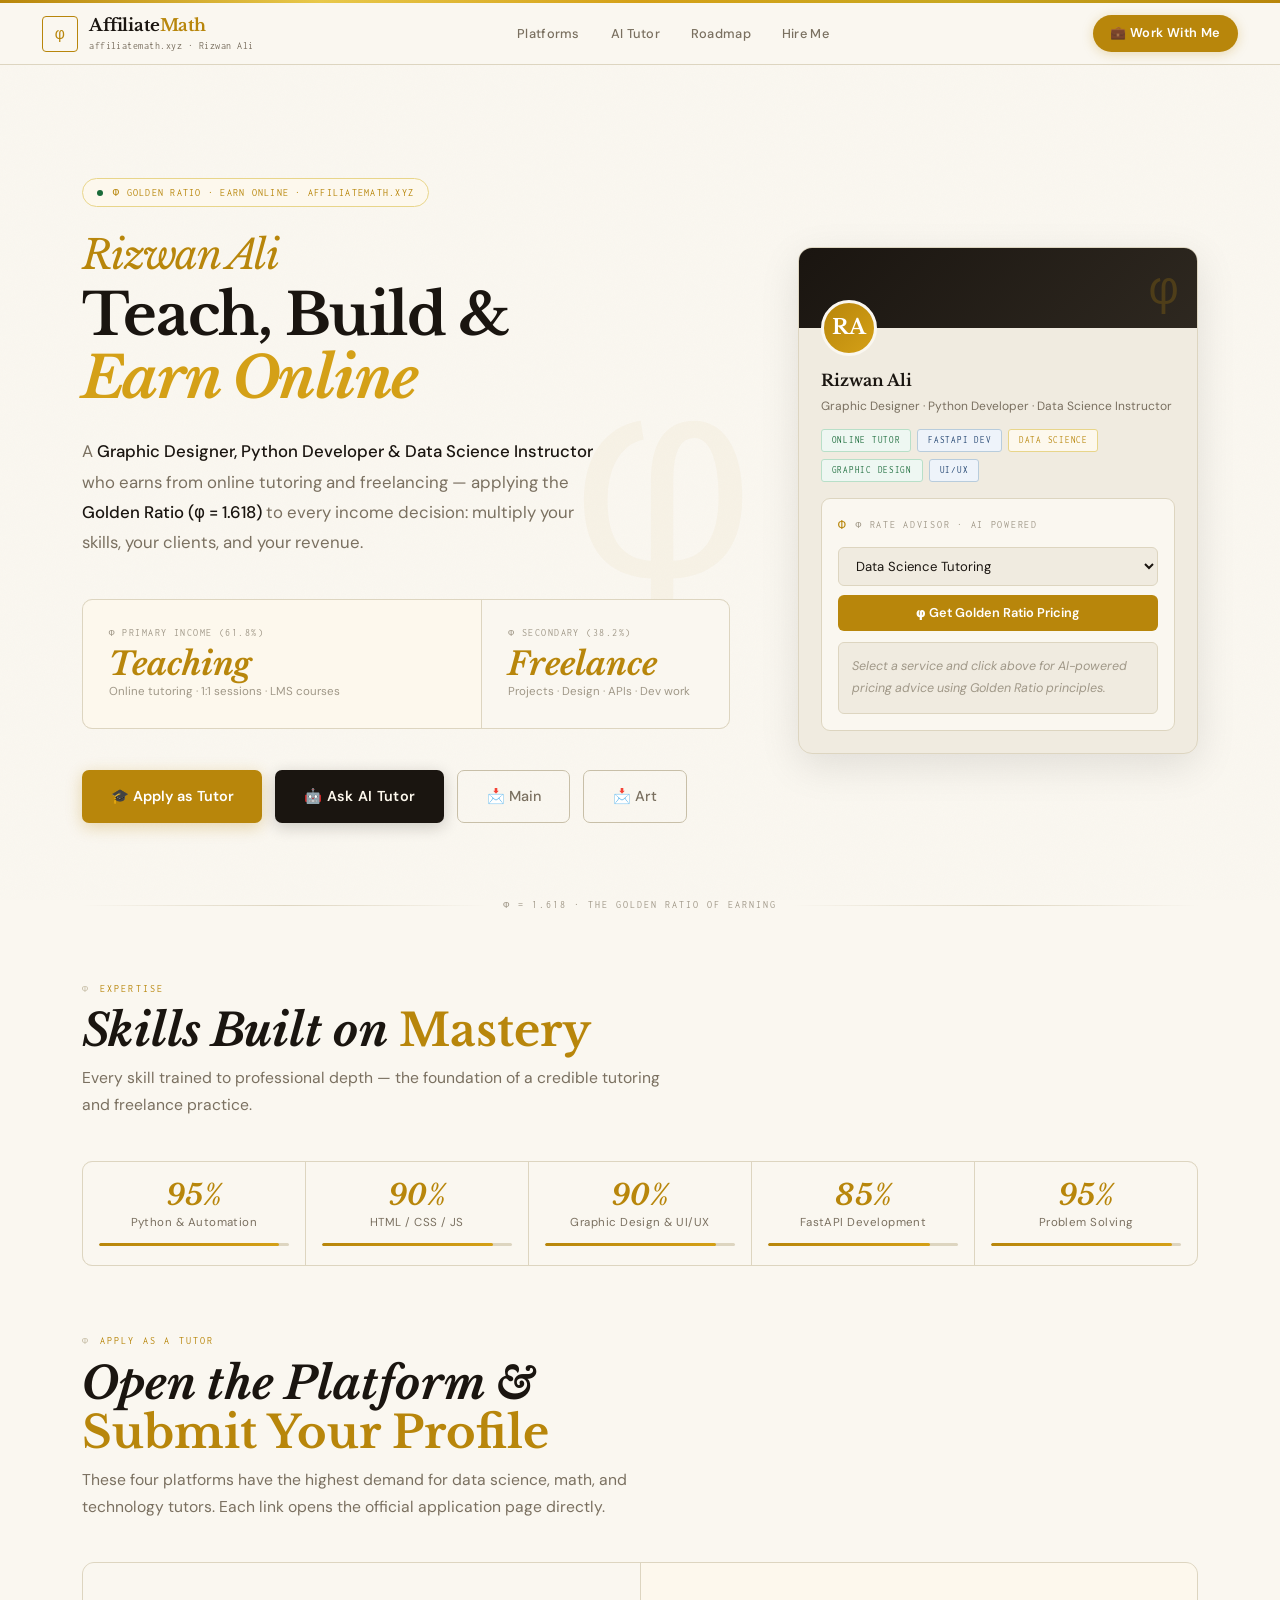
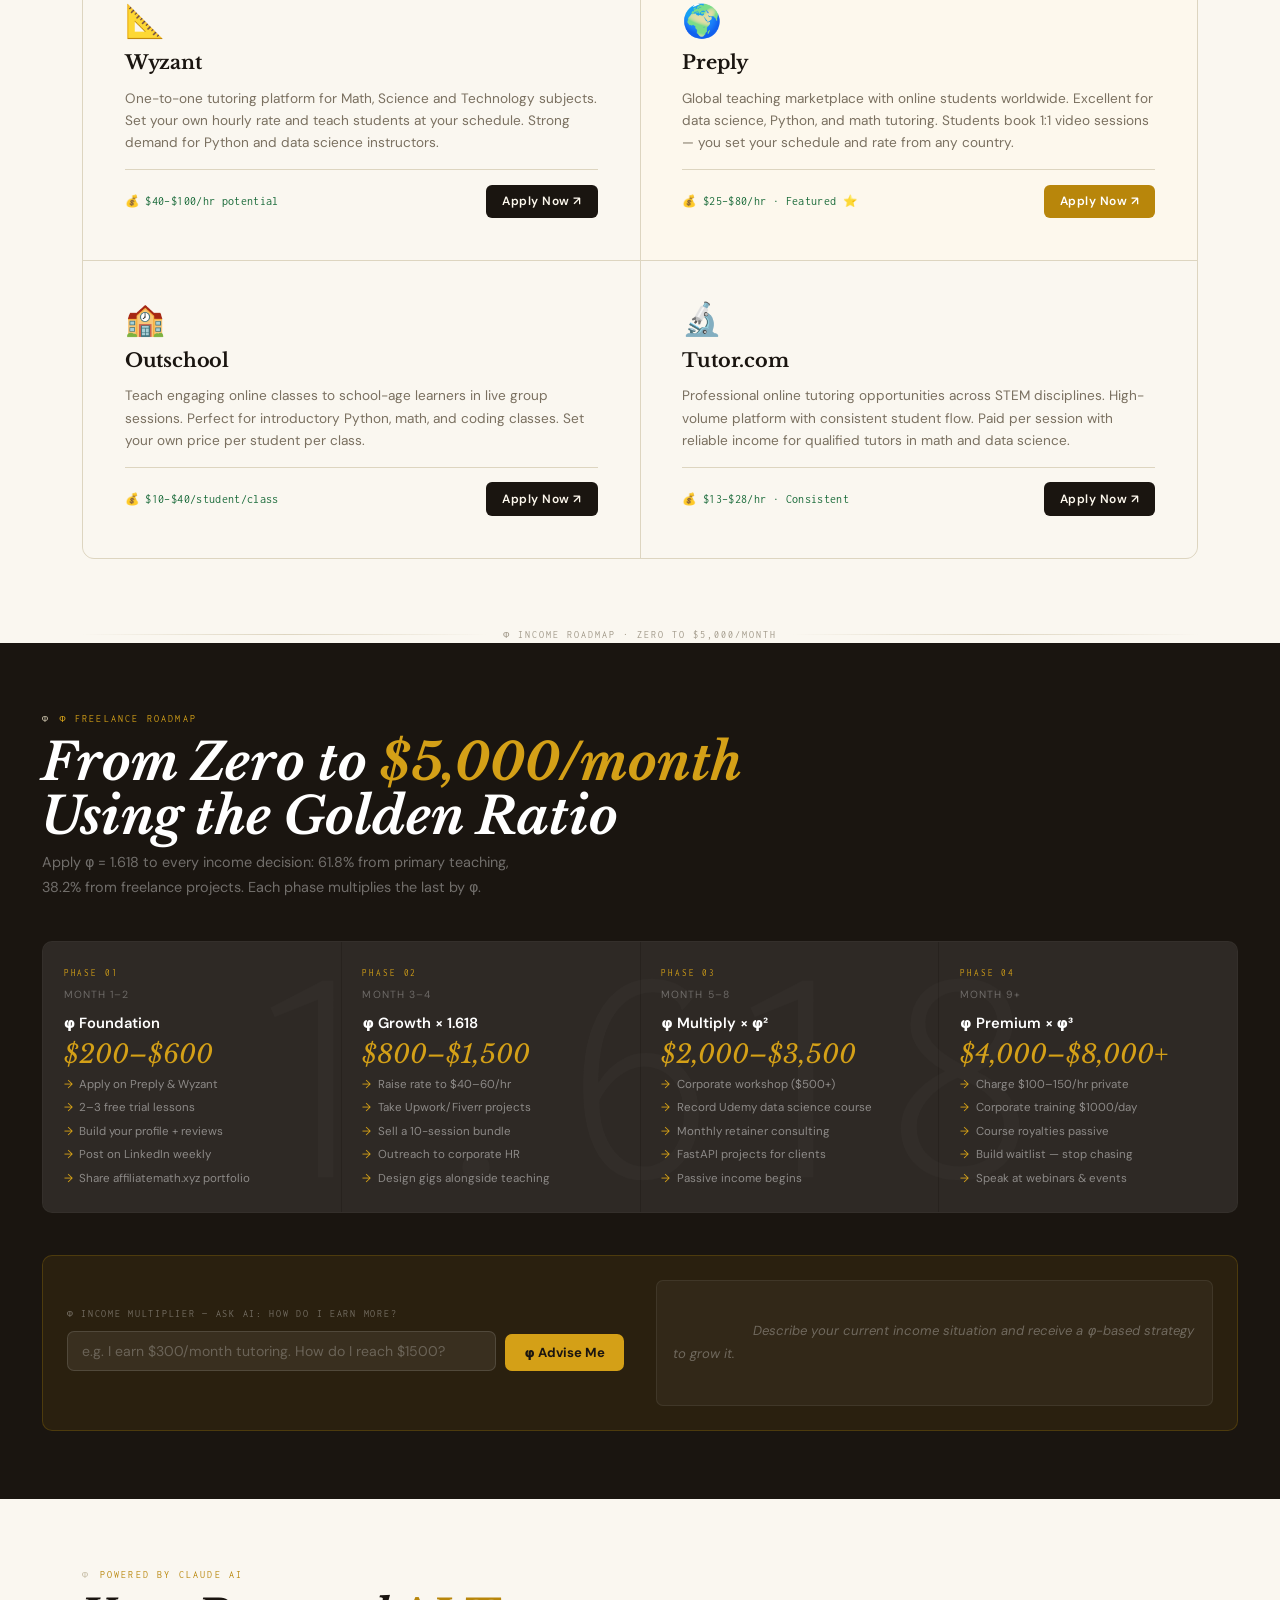
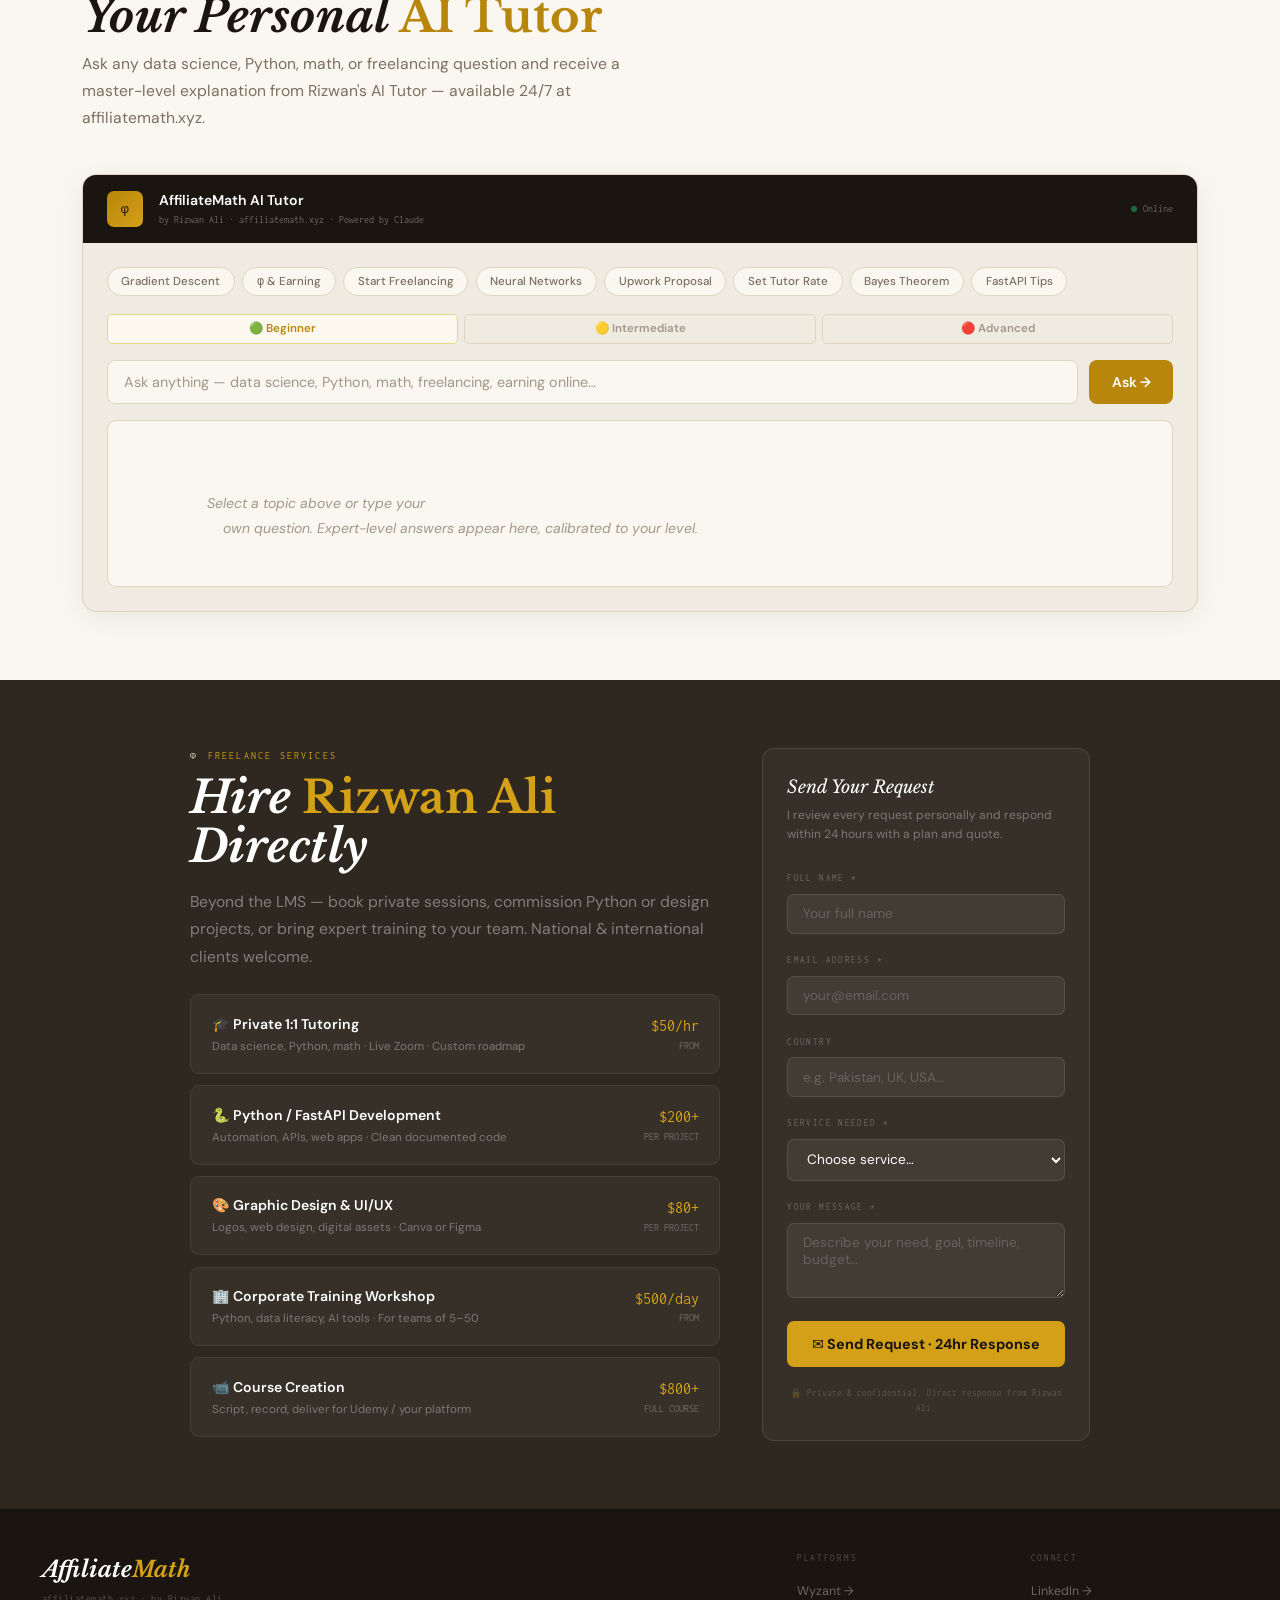
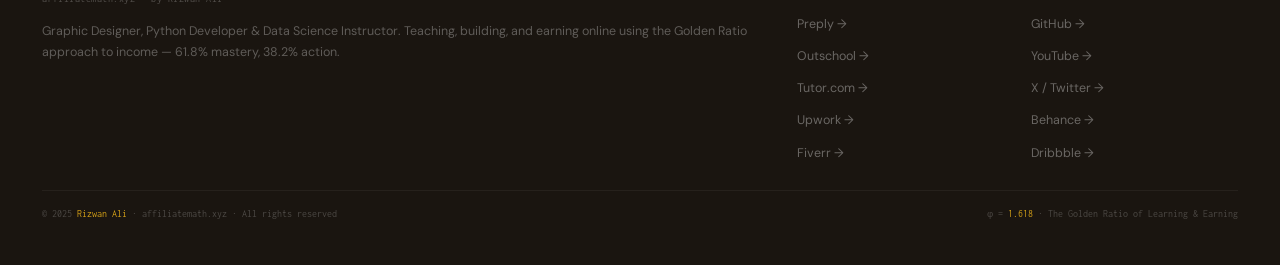
==== commit 8d63c902: "My best journey: API with Emailjs" ====
--- a/pages/gold.html
+++ b/pages/gold.html
@@ -1806,8 +1806,8 @@
                 <div class="hero-actions">
                     <a href="#platforms" class="btn-gold">🎓 Apply as Tutor</a>
                     <a href="#tutor" class="btn-primary">🤖 Ask AI Tutor</a>
-                    <a href="./pages/syllabus.html" class="btn-outline">📩 Syllabus</a>
-                    <a href="./pages/syll.html" class="btn-outline">📩 links</a>
+                    <a href="../pages/main.html" class="btn-outline">📩 Main</a>
+                    <a href="../pages/art.html" class="btn-outline">📩 Art</a>
                 </div>
             </div>
 
